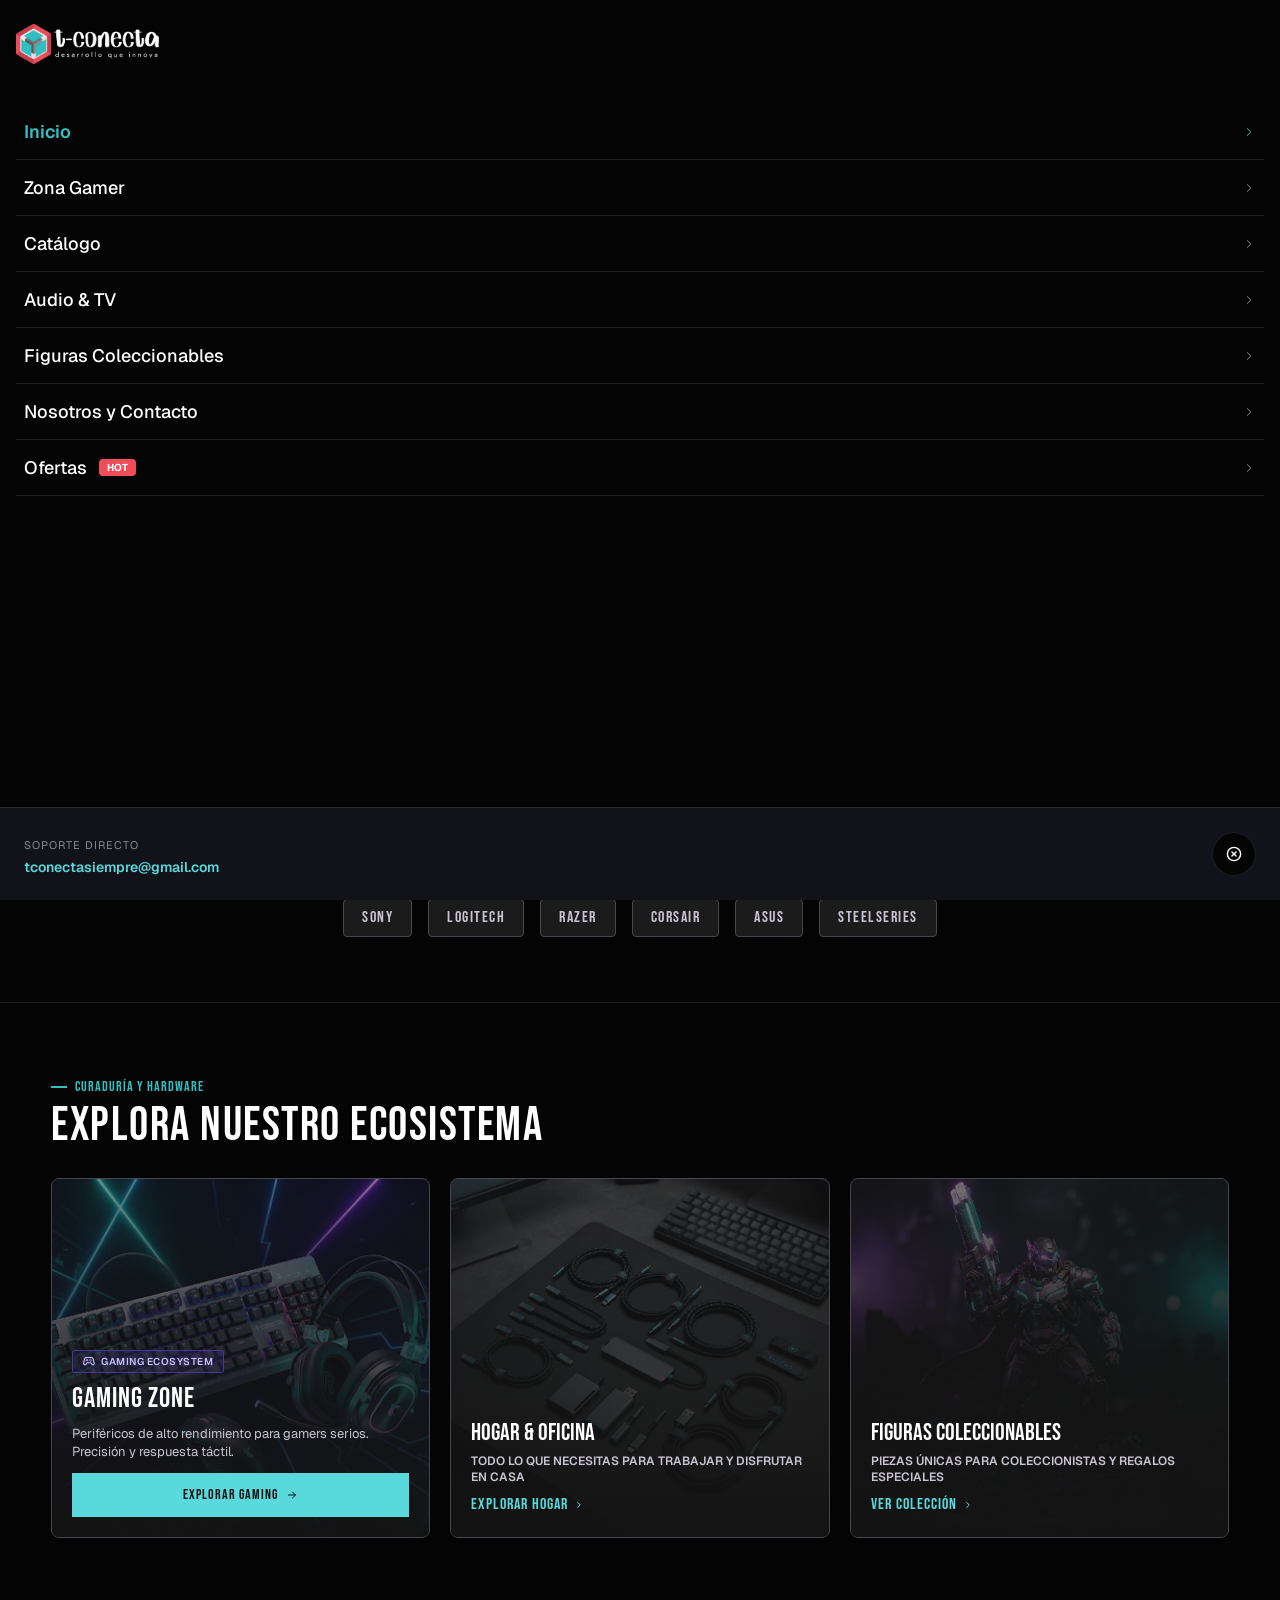
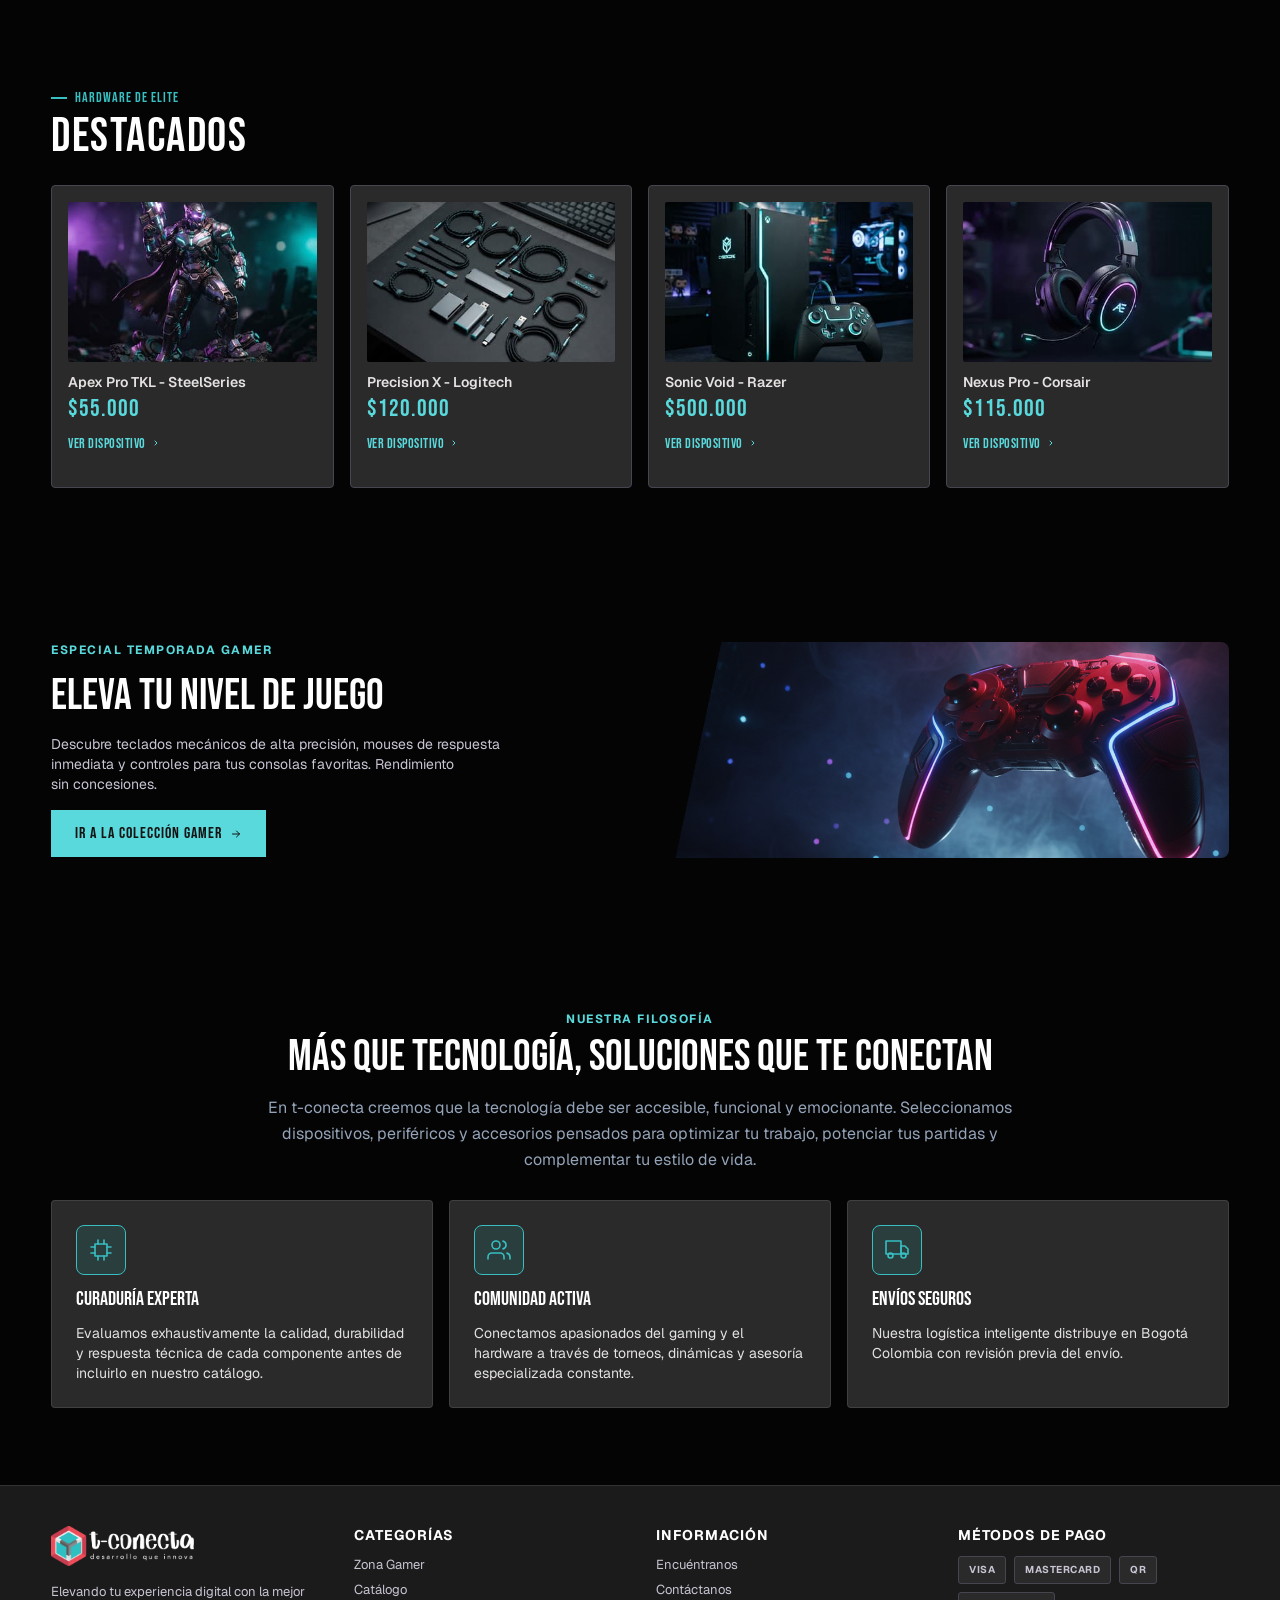
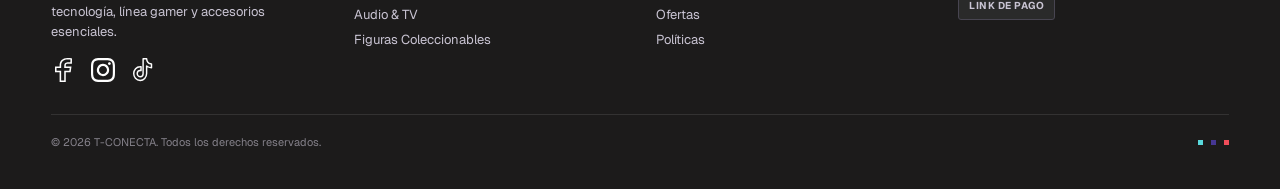
==== index.html @ dd7cad50 "Publicación uno de site" ====
<!DOCTYPE html>
<html lang="es">
<head>
<meta charset="utf-8">
<meta name="viewport" content="width=device-width, initial-scale=1">
<title>T-Conecta · Conecta tu mundo</title>
<meta name="description" content="Tienda de tecnología: línea gamer, audio, accesorios y figuras coleccionables. Bogotá, Colombia.">
<link rel="preconnect" href="https://fonts.googleapis.com">
<link rel="preconnect" href="https://fonts.gstatic.com" crossorigin>
<link href="https://fonts.googleapis.com/css2?family=Bebas+Neue&family=Geist:wght@400..700&display=swap" rel="stylesheet">
<link rel="stylesheet" href="styles.css">
</head>
<body>
<div style="background:#040404;font-family:Geist,-apple-system,'Segoe UI',Roboto,'Helvetica Neue',Arial,sans-serif;color:#FEFEFE;min-height:100vh;overflow-x:clip">

  <header style="position:sticky;top:0;z-index:60;display:flex;flex-direction:row;justify-content:space-between;align-items:center;gap:24px;padding:16px clamp(16px,4vw,80px);background:rgba(53,53,52,0.2);backdrop-filter:blur(12px);-webkit-backdrop-filter:blur(12px);border-bottom:1px solid #484551;animation:tcDropIn .55s cubic-bezier(.22,.9,.28,1)">
    <button class="tc-mob" id="menu-open" aria-label="Abrir menú" style="display:flex;align-items:center;justify-content:center;width:44px;height:44px;margin-left:-12px;background:none;border:0;color:#FEFEFE;cursor:pointer;flex-shrink:0">
      <svg width="20" height="20" viewBox="0 0 20 20" fill="none" stroke="currentColor" stroke-width="1.6" stroke-linecap="round"><path d="M3.33 5h13.34M3.33 10h13.34M3.33 15h13.34"></path></svg>
    </button>
    <a href="#top" style="display:block;flex-shrink:0"><img src="assets/logo-h.png" alt="T-Conecta" style="display:block;width:143px;height:auto"></a>
    <nav class="tc-desk" style="flex-direction:row;gap:24px;align-items:center;flex:1;justify-content:center;font-size:14px">
      <a href="#top" style="color:#37BFC2;font-weight:600">Inicio</a>
      <a href="#" class="nav-link" style="color:#888896">Zona Gamer</a>
      <a href="#" class="nav-link" style="color:#888896">Catálogo</a>
      <a href="#" class="nav-link" style="color:#888896">Audio &amp; TV</a>
      <a href="#" class="nav-link" style="color:#888896">Figuras Coleccionables</a>
      <a href="nosotros.html" class="nav-link" style="color:#888896">Nosotros y Contacto</a>
      <a href="#" style="display:flex;flex-direction:row;gap:6px;align-items:center;color:#F04D5A;font-weight:600;cursor:pointer" class="nav-link">Ofertas<span style="display:inline-flex;padding:2px 6px;border-radius:4px;background:#F04D5A;color:#FEFEFE;font-size:10px;font-weight:700;line-height:1">HOT</span></a>
    </nav>
    <span class="tc-mob" style="display:inline-flex;flex-direction:row;gap:6px;padding:4px 10px;border-radius:6px;background:#F04D5A;align-items:center;flex-shrink:0;font-size:11px;font-weight:700;line-height:1;color:#FEFEFE">OFERTAS HOT</span>
    <div class="tc-desk" style="flex-direction:row;gap:20px;align-items:center;flex-shrink:0;color:#FEFEFE">
      <a href="#" aria-label="Facebook" style="display:flex;align-items:center;justify-content:center;width:20px;height:20px"><img src="assets/ico-facebook.svg" alt="" style="width:100%;height:100%;object-fit:contain"></a>
      <a href="#" aria-label="Instagram" style="display:flex;align-items:center;justify-content:center;width:20px;height:20px"><img src="assets/ico-instagram.svg" alt="" style="width:100%;height:100%;object-fit:contain"></a>
      <a href="#" aria-label="TikTok" style="display:flex;align-items:center;justify-content:center;width:20px;height:20px"><img src="assets/ico-tiktok.svg" alt="" style="width:100%;height:100%;object-fit:contain"></a>
      <a href="#" aria-label="Carrito" style="display:flex;align-items:center;justify-content:center;width:20px;height:20px"><img src="assets/ico-carrito.svg" alt="" style="width:100%;height:100%;object-fit:contain"></a>
    </div>
  </header>

  
    <div id="mobile-menu" hidden style="position:fixed;inset:0;z-index:90;background:#040404;display:flex;flex-direction:column;justify-content:space-between;overflow-y:auto">
      <div style="display:flex;flex-direction:column;gap:20px">
        <div style="display:flex;flex-direction:row;padding:24px 16px 12px;align-items:center">
          <img src="assets/logo-h.png" alt="T-Conecta" style="display:block;width:143px;height:auto">
        </div>
        <nav style="display:flex;flex-direction:column;padding:8px 16px">
          <a href="#top" data-menu-close style="display:flex;flex-direction:row;padding:16px 8px;justify-content:space-between;align-items:center;border-bottom:1px solid rgba(255,255,255,0.102);color:#37BFC2;font-size:18px;font-weight:600;min-height:44px;box-sizing:border-box">Inicio<svg width="14" height="14" viewBox="0 0 14 14" fill="none" stroke="#37BFC2" stroke-width="1" stroke-linecap="round" stroke-linejoin="round"><path d="M5.25 3.5 8.75 7l-3.5 3.5"></path></svg></a>
          <a href="#" style="display:flex;flex-direction:row;padding:16px 8px;justify-content:space-between;align-items:center;border-bottom:1px solid rgba(255,255,255,0.102);color:#FEFEFE;font-size:18px;font-weight:500;min-height:44px;box-sizing:border-box">Zona Gamer<svg width="14" height="14" viewBox="0 0 14 14" fill="none" stroke="#858A8C" stroke-width="1" stroke-linecap="round" stroke-linejoin="round"><path d="M5.25 3.5 8.75 7l-3.5 3.5"></path></svg></a>
                    <a href="#" style="display:flex;flex-direction:row;padding:16px 8px;justify-content:space-between;align-items:center;border-bottom:1px solid rgba(255,255,255,0.102);color:#FEFEFE;font-size:18px;font-weight:500;min-height:44px;box-sizing:border-box">Catálogo<svg width="14" height="14" viewBox="0 0 14 14" fill="none" stroke="#858A8C" stroke-width="1" stroke-linecap="round" stroke-linejoin="round"><path d="M5.25 3.5 8.75 7l-3.5 3.5"></path></svg></a>
          <a href="#" style="display:flex;flex-direction:row;padding:16px 8px;justify-content:space-between;align-items:center;border-bottom:1px solid rgba(255,255,255,0.102);color:#FEFEFE;font-size:18px;font-weight:500;min-height:44px;box-sizing:border-box">Audio &amp; TV<svg width="14" height="14" viewBox="0 0 14 14" fill="none" stroke="#858A8C" stroke-width="1" stroke-linecap="round" stroke-linejoin="round"><path d="M5.25 3.5 8.75 7l-3.5 3.5"></path></svg></a>
          <a href="#" style="display:flex;flex-direction:row;padding:16px 8px;justify-content:space-between;align-items:center;border-bottom:1px solid rgba(255,255,255,0.102);color:#FEFEFE;font-size:18px;font-weight:500;min-height:44px;box-sizing:border-box">Figuras Coleccionables<svg width="14" height="14" viewBox="0 0 14 14" fill="none" stroke="#858A8C" stroke-width="1" stroke-linecap="round" stroke-linejoin="round"><path d="M5.25 3.5 8.75 7l-3.5 3.5"></path></svg></a>
          <a href="nosotros.html" style="display:flex;flex-direction:row;padding:16px 8px;justify-content:space-between;align-items:center;border-bottom:1px solid rgba(255,255,255,0.102);color:#FEFEFE;font-size:18px;font-weight:500;min-height:44px;box-sizing:border-box">Nosotros y Contacto<svg width="14" height="14" viewBox="0 0 14 14" fill="none" stroke="#858A8C" stroke-width="1" stroke-linecap="round" stroke-linejoin="round"><path d="M5.25 3.5 8.75 7l-3.5 3.5"></path></svg></a>
          <a href="#" style="display:flex;flex-direction:row;padding:16px 8px;justify-content:space-between;align-items:center;border-bottom:1px solid rgba(255,255,255,0.102);min-height:44px;box-sizing:border-box">
            <span style="display:flex;flex-direction:row;gap:12px;align-items:center"><span style="color:#FEFEFE;font-size:18px;font-weight:500">Ofertas</span><span style="display:inline-flex;padding:2px 8px;border-radius:4px;background:#F04D5A;color:#FEFEFE;font-size:10px;font-weight:700;line-height:1.3">HOT</span></span>
            <svg width="14" height="14" viewBox="0 0 14 14" fill="none" stroke="#858A8C" stroke-width="1" stroke-linecap="round" stroke-linejoin="round"><path d="M5.25 3.5 8.75 7l-3.5 3.5"></path></svg>
          </a>
        </nav>
      </div>
      <div style="position:sticky;bottom:0;z-index:2;display:flex;flex-direction:row;gap:20px;padding:24px;justify-content:space-between;align-items:flex-end;background:#12121A;border-top:1px solid rgba(255,255,255,0.102)">
        <div style="display:flex;flex-direction:column;gap:6px;min-width:0">
          <span style="font-size:11px;letter-spacing:1px;color:#858A8C;text-transform:uppercase">Soporte directo</span>
          <a href="mailto:tconectasiempre@gmail.com" style="font-size:14px;font-weight:600">tconectasiempre@gmail.com</a>
        </div>
        <button data-menu-close aria-label="Cerrar menú" style="width:44px;height:44px;display:flex;align-items:center;justify-content:center;border-radius:999px;background:#040404;border:1px solid rgba(255,255,255,0.102);color:#FEFEFE;cursor:pointer;flex-shrink:0">
          <svg width="16" height="16" viewBox="0 0 14 14" fill="none" stroke="currentColor" stroke-width="1.25" stroke-linecap="round"><circle cx="7" cy="7" r="5.8"></circle><path d="M5.2 5.2l3.6 3.6M8.8 5.2l-3.6 3.6"></path></svg>
        </button>
      </div>
    </div>
  

  <section id="top" class="hero-home" style="position: relative; z-index: 2; overflow: visible; display: flex; flex-direction: column; align-items: center; background: linear-gradient(180deg,#040404 0%,#463794 100%); height: 717px">
    <canvas id="hero-canvas" style="position:absolute;inset:0;width:100%;height:100%;display:block;z-index:1;mix-blend-mode:screen"></canvas>
    <div class="tc-hero-row" style="position:relative;z-index:3;width:100%;max-width:1440px;box-sizing:border-box;padding:clamp(24px,5vw,64px) clamp(16px,4vw,80px) clamp(40px,6vw,88px);display:flex;flex-direction:row;flex-wrap:wrap;gap:clamp(24px,4vw,56px);align-items:center;justify-content:center">
      <div class="tc-hero-img" style="flex:1 1 320px;min-width:0;max-width:640px;display:flex;align-items:center;justify-content:center">
        
      <picture>
          <source srcset="assets/hero-diadema.webp" type="image/webp" />
          <img src="assets/hero-diadema.png" alt="Diadema gamer T-Conecta" fetchpriority="high" decoding="async" id="hero-img" style="display: block; width: 965px; height: 719px; opacity: 0; transform: scale(0.96); transition: opacity .8s cubic-bezier(.22,.9,.28,1), transform .8s cubic-bezier(.22,.9,.28,1)" />
        </picture></div>
      <div style="flex: 1 1 320px; min-width: 0; max-width: 560px; display: flex; flex-direction: column; gap: 20px; align-items: flex-start; border-left-width: 0.5px; border-left-style: solid; border-left-color: #E5E2E1; padding-left: clamp(20px,3vw,20px)">
        <h1 style="margin: 0; font-family: 'Bebas Neue',sans-serif; font-weight: 400; font-size: clamp(48px,7vw,120px); line-height: 0.98; letter-spacing: 0.5px; text-transform: uppercase; color: #E5E2E1">CONECTA<br><span style="color:#59D9DC">TU MUNDO</span></h1>
        <p style="margin: 20px 0 0; font-size: clamp(14px,1.5vw,16px); line-height: 1.5; color: #F8F8F8; max-width: 46ch; text-wrap: pretty; margin-top: 0px; background-color: #2F2C5BD2">Línea gamer, accesorios esenciales, audio y coleccionables para llevar tu setup y tu día a día al siguiente nivel.</p>
        <div style="display:flex;flex-direction:row;flex-wrap:wrap;gap:12px;width:100%">
          <a href="#" style="flex: 0 0 auto; display: flex; align-items: center; justify-content: center; padding: 14px 32px; border-radius: 0px; background: #59D9DC; box-shadow: 0 0 40px 10px rgba(89,217,220,0.2); font-family: 'Bebas Neue',sans-serif; font-size: clamp(16px,1.6vw,18px); letter-spacing: 2px; text-transform: uppercase; color: #003738; box-sizing: border-box; height: 54px; width: 172px">Ver catálogo</a>
          <a href="#" style="flex: 0 0 auto; display: flex; align-items: center; justify-content: center; padding: 14px 32px; border-radius: 0px; border: 2px solid #F04D5A; font-family: 'Bebas Neue',sans-serif; font-size: clamp(16px,1.6vw,18px); letter-spacing: 2px; text-transform: uppercase; color: #E5E2E1; box-sizing: border-box; height: 54px; width: 197px">Ver zona gamer</a>
        </div>
      </div>
    </div>
    <div class="tc-benefits" style="z-index: 6; width: 100%; max-width: 920px; box-sizing: border-box; background: rgba(53,53,52,0.2); border-top: 1px solid #484551; border-bottom: 1px solid #484551; backdrop-filter: blur(12px); -webkit-backdrop-filter: blur(12px); padding: 24px clamp(16px,4vw,40px); display: grid; grid-template-columns: repeat(auto-fit,minmax(150px,1fr)); gap: 16px 34px">
              <div style="display: flex; flex-direction: row; gap: 12px; align-items: center; min-width: 0; justify-content: center">
          <img src="assets/ico-envios.svg" alt="" style="width:28px;height:28px;object-fit:contain;flex-shrink:0">
          <span style="display:flex;flex-direction:column;gap:6px;min-width:0">
            <span style="font-family:'Bebas Neue',sans-serif;font-size:15px;letter-spacing:1px;color:#E5E2E1;line-height:1">ENVÍO SEGURO</span>
            <span style="font-size:11px;font-weight:600;color:#C9C4D3;line-height:1.2">Rápido y Confiable</span>
          </span>
        </div>
        <div style="display: flex; flex-direction: row; gap: 12px; align-items: center; min-width: 0; justify-content: center">
          <img src="assets/ico-garantia.svg" alt="" style="width:28px;height:28px;object-fit:contain;flex-shrink:0">
          <span style="display:flex;flex-direction:column;gap:6px;min-width:0">
            <span style="font-family:'Bebas Neue',sans-serif;font-size:15px;letter-spacing:1px;color:#E5E2E1;line-height:1">GARANTÍA de CALIDAD</span>
            <span style="font-size:11px;font-weight:600;color:#C9C4D3;line-height:1.2">Equipo de Primera Calidad</span>
          </span>
        </div>
        <div style="display: flex; flex-direction: row; gap: 12px; align-items: center; min-width: 0; justify-content: center">
          <img src="assets/ico-pagos.svg" alt="" style="width:28px;height:28px;object-fit:contain;flex-shrink:0">
          <span style="display:flex;flex-direction:column;gap:6px;min-width:0">
            <span style="font-family:'Bebas Neue',sans-serif;font-size:15px;letter-spacing:1px;color:#E5E2E1;line-height:1">PAGOS SEGUROS</span>
            <span style="font-size:11px;font-weight:600;color:#C9C4D3;line-height:1.2">100% Protegido</span>
          </span>
        </div>
        <div style="display: flex; flex-direction: row; gap: 12px; align-items: center; min-width: 0; justify-content: center">
          <img src="assets/ico-soporte.svg" alt="" style="width:28px;height:28px;object-fit:contain;flex-shrink:0">
          <span style="display:flex;flex-direction:column;gap:6px;min-width:0">
            <span style="font-family:'Bebas Neue',sans-serif;font-size:15px;letter-spacing:1px;color:#E5E2E1;line-height:1">SOPORTE PERSONALizado</span>
            <span style="font-size:11px;font-weight:600;color:#C9C4D3;line-height:1.2">Asistencia oportuna</span>
          </span>
        </div>
    </div>
  </section>

  <section style="border-bottom: 1px solid #1C1B1B; height: 167px; margin-top: 45px">
    <div style="max-width:1440px;margin:0 auto;box-sizing:border-box;padding:24px clamp(16px,4vw,80px);display:flex;flex-direction:column;gap:16px">
      <h2 style="margin:0;font-family:'Bebas Neue',sans-serif;font-weight:400;font-size:20px;letter-spacing:2px;text-align:center;color:#FEFEFE">NUESTROS ALIADOS</h2>
      <div style="display:flex;flex-direction:row;gap:16px;justify-content:center;align-items:center;flex-wrap:wrap">
                  <span style="display:inline-flex;align-items:center;padding:10px 18px;border-radius:4px;border:1px solid #484551;background:#1C1B1B;font-family:'Bebas Neue',sans-serif;font-size:16px;letter-spacing:1.5px;color:#C9C4D3;line-height:1">SONY</span>
          <span style="display:inline-flex;align-items:center;padding:10px 18px;border-radius:4px;border:1px solid #484551;background:#1C1B1B;font-family:'Bebas Neue',sans-serif;font-size:16px;letter-spacing:1.5px;color:#C9C4D3;line-height:1">LOGITECH</span>
          <span style="display:inline-flex;align-items:center;padding:10px 18px;border-radius:4px;border:1px solid #484551;background:#1C1B1B;font-family:'Bebas Neue',sans-serif;font-size:16px;letter-spacing:1.5px;color:#C9C4D3;line-height:1">RAZER</span>
          <span style="display:inline-flex;align-items:center;padding:10px 18px;border-radius:4px;border:1px solid #484551;background:#1C1B1B;font-family:'Bebas Neue',sans-serif;font-size:16px;letter-spacing:1.5px;color:#C9C4D3;line-height:1">CORSAIR</span>
          <span style="display:inline-flex;align-items:center;padding:10px 18px;border-radius:4px;border:1px solid #484551;background:#1C1B1B;font-family:'Bebas Neue',sans-serif;font-size:16px;letter-spacing:1.5px;color:#C9C4D3;line-height:1">ASUS</span>
          <span style="display:inline-flex;align-items:center;padding:10px 18px;border-radius:4px;border:1px solid #484551;background:#1C1B1B;font-family:'Bebas Neue',sans-serif;font-size:16px;letter-spacing:1.5px;color:#C9C4D3;line-height:1">STEELSERIES</span>
      </div>
    </div>
  </section>

  <section style="max-width:1440px;margin:0 auto;box-sizing:border-box;padding:clamp(40px,6vw,80px) clamp(16px,4vw,80px);display:flex;flex-direction:column;gap:28px">
    <div style="display:flex;flex-direction:column;gap:8px">
      <span style="display:flex;flex-direction:row;gap:8px;align-items:center"><span style="width:16px;height:2px;background:#37BFC2"></span><span style="font-family:'Bebas Neue',sans-serif;font-size:14px;letter-spacing:1px;text-transform:uppercase;color:#37BFC2;line-height:1">Curaduría y Hardware</span></span>
      <h2 style="margin:0;font-family:'Bebas Neue',sans-serif;font-weight:400;font-size:clamp(32px,4vw,48px);letter-spacing:1.5px;text-transform:uppercase;color:#FEFEFE;line-height:1">EXPLORA NUESTRO ECOSISTEMA</h2>
    </div>
    <div style="display:flex;flex-wrap:wrap;gap:20px">
      <article style="flex:1 1 280px;min-width:0;position:relative;overflow:hidden;border-radius:8px;background:#1C1B1B;border:1px solid #484551;min-height:360px;display:flex;flex-direction:column;justify-content:flex-end;padding:20px;box-sizing:border-box">
        <div style="position:absolute;inset:0;background:url(assets/cat-gaming.jpg) center/cover no-repeat;opacity:0.5"></div>
        <div style="position:absolute;inset:0;background:linear-gradient(0deg,#131313 0%,rgba(19,19,19,0.502) 50%,rgba(19,19,19,0) 100%)"></div>
        <div style="position:relative;display:flex;flex-direction:column;gap:12px;align-items:flex-start">
          <span style="display:inline-flex;padding:4px 10px;border-radius:2px;background:rgba(70,55,148,0.2);border:1px solid #463794;font-size:10px;font-weight:600;letter-spacing:0.5px;text-transform:uppercase;color:#C9BFFF;line-height:1.3;flex-direction:row;gap:6px;align-items:center"><img src="assets/ico-gaming-ecosystem.svg" alt="" style="width:12px;height:12px;object-fit:contain;flex-shrink:0">GAMING ECOSYSTEM</span>
          <h3 style="margin:0;font-family:'Bebas Neue',sans-serif;font-weight:400;font-size:28px;letter-spacing:1px;color:#FEFEFE;line-height:1">GAMING ZONE</h3>
          <p style="margin:0;font-size:13px;line-height:18px;color:#C9C4D3">Periféricos de alto rendimiento para gamers serios. Precisión y respuesta táctil.</p>
          <a href="#" style="display: flex; flex-direction: row; gap: 8px; align-items: center; justify-content: center; width: 100%; min-height: 44px; padding: 10px 16px; border-radius: 0px; background: #59D9DC; font-family: 'Bebas Neue',sans-serif; font-size: 14px; letter-spacing: 1px; color: #131313; box-sizing: border-box">EXPLORAR GAMING<svg width="12" height="12" viewBox="0 0 12 12" fill="none" stroke="#131313" stroke-width="1" stroke-linecap="round" stroke-linejoin="round"><path d="M2.5 6h7M6.5 3l3 3-3 3"></path></svg></a>
        </div>
      </article>
      <article style="flex:1 1 280px;min-width:0;position:relative;overflow:hidden;border-radius:8px;background:#1C1B1B;border:1px solid #484551;min-height:280px;display:flex;flex-direction:column;justify-content:flex-end;padding:20px;box-sizing:border-box">
        <div style="position:absolute;inset:0;background:url(assets/cat-hogar.jpg) center/cover no-repeat;opacity:0.5"></div>
        <div style="position:absolute;inset:0;background:linear-gradient(0deg,#131313 0%,rgba(19,19,19,0.6) 50%,rgba(19,19,19,0) 100%)"></div>
        <div style="position:relative;display:flex;flex-direction:column;gap:8px;align-items:flex-start">
          <h3 style="margin:0;font-family:'Bebas Neue',sans-serif;font-weight:400;font-size:24px;color:#FEFEFE;line-height:1">HOGAR &amp; OFICINA</h3>
          <p style="margin:0;font-size:12px;font-weight:600;line-height:16px;text-transform:uppercase;color:#C9C4D3">TODO LO QUE NECESITAS PARA TRABAJAR Y DISFRUTAR EN CASA</p>
          <a href="#" style="display:flex;flex-direction:row;gap:6px;align-items:center;font-family:'Bebas Neue',sans-serif;font-size:16px;letter-spacing:1px;color:#59D9DC;min-height:24px">EXPLORAR HOGAR<svg width="10" height="10" viewBox="0 0 10 10" fill="none" stroke="#59D9DC" stroke-width="1" stroke-linecap="round" stroke-linejoin="round"><path d="M3.75 2.5 6.25 5l-2.5 2.5"></path></svg></a>
        </div>
      </article>
      <article style="flex:1 1 280px;min-width:0;position:relative;overflow:hidden;border-radius:8px;background:#1C1B1B;border:1px solid #484551;min-height:280px;display:flex;flex-direction:column;justify-content:flex-end;padding:20px;box-sizing:border-box">
        <div style="position:absolute;inset:0;background:url(assets/cat-figuras.jpg) center/cover no-repeat;opacity:0.4"></div>
        <div style="position:absolute;inset:0;background:linear-gradient(0deg,#131313 0%,rgba(19,19,19,0.8) 50%,rgba(19,19,19,0) 100%)"></div>
        <div style="position:relative;display:flex;flex-direction:column;gap:8px;align-items:flex-start">
          <h3 style="margin:0;font-family:'Bebas Neue',sans-serif;font-weight:400;font-size:24px;color:#FEFEFE;line-height:1">FIGURAS COLECCIONABLES</h3>
          <p style="margin:0;font-size:12px;font-weight:600;line-height:16px;text-transform:uppercase;color:#C9C4D3">PIEZAS ÚNICAS PARA COLECCIONISTAS Y REGALOS ESPECIALES</p>
          <a href="#" style="display:flex;flex-direction:row;gap:6px;align-items:center;font-family:'Bebas Neue',sans-serif;font-size:16px;letter-spacing:1px;color:#59D9DC;min-height:24px">VER COLECCIÓN<svg width="10" height="10" viewBox="0 0 10 10" fill="none" stroke="#59D9DC" stroke-width="1" stroke-linecap="round" stroke-linejoin="round"><path d="M3.75 2.5 6.25 5l-2.5 2.5"></path></svg></a>
        </div>
      </article>
    </div>
  </section>

  <section style="max-width:1440px;margin:0 auto;box-sizing:border-box;padding:clamp(40px,6vw,80px) clamp(16px,4vw,80px);display:flex;flex-direction:column;gap:24px">
    <div style="display:flex;flex-direction:column;gap:8px">
      <span style="display:flex;flex-direction:row;gap:8px;align-items:center"><span style="width:16px;height:2px;background:#37BFC2"></span><span style="font-family:'Bebas Neue',sans-serif;font-size:14px;letter-spacing:1px;text-transform:uppercase;color:#37BFC2;line-height:1">Hardware de Elite</span></span>
      <h2 style="margin:0;font-family:'Bebas Neue',sans-serif;font-weight:400;font-size:clamp(32px,4vw,48px);letter-spacing:1.5px;text-transform:uppercase;color:#FEFEFE;line-height:1">DESTACADOS</h2>
    </div>
    <div style="display:flex;flex-wrap:wrap;gap:16px">
              <article style="flex:1 1 250px;min-width:0;border-radius:4px;background:#2A2A2A;border:1px solid #484551;padding:16px;display:flex;flex-direction:column;box-sizing:border-box">
          <img src="assets/prod-1.jpg" alt="Apex Pro TKL - SteelSeries" style="display:block;width:100%;height:160px;object-fit:cover;border-radius:2px">
          <div style="display:flex;flex-direction:column;gap:6px;padding:12px 0">
            <span style="font-size:14px;font-weight:600;color:#E5E2E1;line-height:1.2">Apex Pro TKL - SteelSeries</span>
            <span style="font-family:'Bebas Neue',sans-serif;font-size:24px;letter-spacing:1px;color:#59D9DC;line-height:1">$55.000</span>
            <a href="#" style="display:flex;flex-direction:row;gap:6px;align-items:center;min-height:32px;font-family:'Bebas Neue',sans-serif;font-size:14px;letter-spacing:0.5px;color:#59D9DC">Ver dispositivo<svg width="8" height="8" viewBox="0 0 8 8" fill="none" stroke="#59D9DC" stroke-width="1" stroke-linecap="round" stroke-linejoin="round"><path d="M3 2l2 2-2 2"></path></svg></a>
          </div>
        </article>
        <article style="flex:1 1 250px;min-width:0;border-radius:4px;background:#2A2A2A;border:1px solid #484551;padding:16px;display:flex;flex-direction:column;box-sizing:border-box">
          <img src="assets/prod-2.jpg" alt="Precision X - Logitech" style="display:block;width:100%;height:160px;object-fit:cover;border-radius:2px">
          <div style="display:flex;flex-direction:column;gap:6px;padding:12px 0">
            <span style="font-size:14px;font-weight:600;color:#E5E2E1;line-height:1.2">Precision X - Logitech</span>
            <span style="font-family:'Bebas Neue',sans-serif;font-size:24px;letter-spacing:1px;color:#59D9DC;line-height:1">$120.000</span>
            <a href="#" style="display:flex;flex-direction:row;gap:6px;align-items:center;min-height:32px;font-family:'Bebas Neue',sans-serif;font-size:14px;letter-spacing:0.5px;color:#59D9DC">Ver dispositivo<svg width="8" height="8" viewBox="0 0 8 8" fill="none" stroke="#59D9DC" stroke-width="1" stroke-linecap="round" stroke-linejoin="round"><path d="M3 2l2 2-2 2"></path></svg></a>
          </div>
        </article>
        <article style="flex:1 1 250px;min-width:0;border-radius:4px;background:#2A2A2A;border:1px solid #484551;padding:16px;display:flex;flex-direction:column;box-sizing:border-box">
          <img src="assets/prod-3.jpg" alt="Sonic Void - Razer" style="display:block;width:100%;height:160px;object-fit:cover;border-radius:2px">
          <div style="display:flex;flex-direction:column;gap:6px;padding:12px 0">
            <span style="font-size:14px;font-weight:600;color:#E5E2E1;line-height:1.2">Sonic Void - Razer</span>
            <span style="font-family:'Bebas Neue',sans-serif;font-size:24px;letter-spacing:1px;color:#59D9DC;line-height:1">$500.000</span>
            <a href="#" style="display:flex;flex-direction:row;gap:6px;align-items:center;min-height:32px;font-family:'Bebas Neue',sans-serif;font-size:14px;letter-spacing:0.5px;color:#59D9DC">Ver dispositivo<svg width="8" height="8" viewBox="0 0 8 8" fill="none" stroke="#59D9DC" stroke-width="1" stroke-linecap="round" stroke-linejoin="round"><path d="M3 2l2 2-2 2"></path></svg></a>
          </div>
        </article>
        <article style="flex:1 1 250px;min-width:0;border-radius:4px;background:#2A2A2A;border:1px solid #484551;padding:16px;display:flex;flex-direction:column;box-sizing:border-box">
          <img src="assets/prod-4.jpg" alt="Nexus Pro - Corsair" style="display:block;width:100%;height:160px;object-fit:cover;border-radius:2px">
          <div style="display:flex;flex-direction:column;gap:6px;padding:12px 0">
            <span style="font-size:14px;font-weight:600;color:#E5E2E1;line-height:1.2">Nexus Pro - Corsair</span>
            <span style="font-family:'Bebas Neue',sans-serif;font-size:24px;letter-spacing:1px;color:#59D9DC;line-height:1">$115.000</span>
            <a href="#" style="display:flex;flex-direction:row;gap:6px;align-items:center;min-height:32px;font-family:'Bebas Neue',sans-serif;font-size:14px;letter-spacing:0.5px;color:#59D9DC">Ver dispositivo<svg width="8" height="8" viewBox="0 0 8 8" fill="none" stroke="#59D9DC" stroke-width="1" stroke-linecap="round" stroke-linejoin="round"><path d="M3 2l2 2-2 2"></path></svg></a>
          </div>
        </article>
    </div>
  </section>

  <section style="max-width:1440px;margin:0 auto;box-sizing:border-box;padding:clamp(40px,6vw,80px) clamp(16px,4vw,80px);display:flex;flex-direction:row;flex-wrap:wrap;gap:clamp(24px,4vw,48px);align-items:center">
    <div style="flex:1 1 320px;min-width:0;display:flex;flex-direction:column;gap:16px;align-items:flex-start">
      <span style="font-size:12px;font-weight:700;letter-spacing:1.5px;text-transform:uppercase;color:#59D9DC">Especial Temporada Gamer</span>
      <h2 style="margin:0;font-family:'Bebas Neue',sans-serif;font-weight:400;font-size:clamp(28px,4vw,44px);text-transform:uppercase;color:#FEFEFE;line-height:1">Eleva tu nivel de juego</h2>
      <p style="margin:0;font-size:14px;line-height:20px;color:#C9C4D3;max-width:52ch;text-wrap:pretty">Descubre teclados mecánicos de alta precisión, mouses de respuesta inmediata y controles para tus consolas favoritas. Rendimiento sin concesiones.</p>
      <a href="#" style="display: flex; flex-direction: row; gap: 8px; align-items: center; justify-content: center; min-height: 47px; padding: 14px 24px; border-radius: 0px; background: #59D9DC; font-family: 'Bebas Neue',sans-serif; font-size: 16px; letter-spacing: 1px; text-transform: uppercase; color: #131313; box-sizing: border-box">Ir a la Colección Gamer<svg width="12" height="12" viewBox="0 0 12 12" fill="none" stroke="#131313" stroke-width="1" stroke-linecap="round" stroke-linejoin="round"><path d="M2.5 6h7M6.5 3l3 3-3 3"></path></svg></a>
    </div>
    <div style="flex:1 1 320px;min-width:0;border-radius:8px;overflow:hidden">
      <img src="assets/promo-control.png" alt="Colección gamer" style="display:block;width:100%;height:auto">
    </div>
  </section>

  <section style="max-width:1440px;margin:0 auto;box-sizing:border-box;padding:clamp(40px,6vw,80px) clamp(16px,4vw,80px);display:flex;flex-direction:column;gap:28px">
    <div style="display:flex;flex-direction:column;gap:8px;align-items:center;text-align:center">
      <span style="font-size:12px;font-weight:700;letter-spacing:1.5px;text-transform:uppercase;color:#59D9DC">Nuestra Filosofía</span>
      <h2 style="margin:0;font-family:'Bebas Neue',sans-serif;font-weight:400;font-size:clamp(28px,4vw,44px);color:#FEFEFE;line-height:1">Más que tecnología, soluciones que te conectan</h2>
      <p style="margin:8px 0 0;font-size:16px;line-height:1.6;color:#94A3B8;max-width:72ch;text-wrap:pretty">En t-conecta creemos que la tecnología debe ser accesible, funcional y emocionante. Seleccionamos dispositivos, periféricos y accesorios pensados para optimizar tu trabajo, potenciar tus partidas y complementar tu estilo de vida.</p>
    </div>
    <div style="display:flex;flex-wrap:wrap;gap:16px">
              <article style="flex:1 1 280px;min-width:0;border-radius:4px;background:#2A2A2A;border:1px solid rgba(255,255,255,0.102);padding:24px;display:flex;flex-direction:column;gap:14px;align-items:flex-start;box-sizing:border-box">
          <span style="width:48px;height:48px;border-radius:8px;background:rgba(55,191,194,0.1333);border:1px solid #37BFC2;display:flex;align-items:center;justify-content:center;flex-shrink:0"><svg width="24" height="24" viewBox="0 0 24 24" fill="none" stroke="#37BFC2" stroke-width="1.6" stroke-linecap="round" stroke-linejoin="round"><path d="M6 6h12v12H6z"></path><path d="M9 2v4M15 2v4M9 18v4M15 18v4M2 9h4M2 15h4M18 9h4M18 15h4"></path></svg></span>
          <h3 style="margin:0;font-family:'Bebas Neue',sans-serif;font-weight:400;font-size:20px;color:#FEFEFE;line-height:1">Curaduría Experta</h3>
          <p style="margin:0;font-size:14px;line-height:20px;color:#E5E2E1;text-wrap:pretty">Evaluamos exhaustivamente la calidad, durabilidad y respuesta técnica de cada componente antes de incluirlo en nuestro catálogo.</p>
        </article>
        <article style="flex:1 1 280px;min-width:0;border-radius:4px;background:#2A2A2A;border:1px solid rgba(255,255,255,0.102);padding:24px;display:flex;flex-direction:column;gap:14px;align-items:flex-start;box-sizing:border-box">
          <span style="width:48px;height:48px;border-radius:8px;background:rgba(55,191,194,0.1333);border:1px solid #37BFC2;display:flex;align-items:center;justify-content:center;flex-shrink:0"><svg width="24" height="24" viewBox="0 0 24 24" fill="none" stroke="#37BFC2" stroke-width="1.6" stroke-linecap="round" stroke-linejoin="round"><path d="M17 21v-2a4 4 0 0 0-4-4H5a4 4 0 0 0-4 4v2"></path><path d="M9 11a4 4 0 1 0 0-8 4 4 0 0 0 0 8Z"></path><path d="M23 21v-2a4 4 0 0 0-3-3.87"></path><path d="M16 3.13a4 4 0 0 1 0 7.75"></path></svg></span>
          <h3 style="margin:0;font-family:'Bebas Neue',sans-serif;font-weight:400;font-size:20px;color:#FEFEFE;line-height:1">Comunidad Activa</h3>
          <p style="margin:0;font-size:14px;line-height:20px;color:#E5E2E1;text-wrap:pretty">Conectamos apasionados del gaming y el hardware a través de torneos, dinámicas y asesoría especializada constante.</p>
        </article>
        <article style="flex:1 1 280px;min-width:0;border-radius:4px;background:#2A2A2A;border:1px solid rgba(255,255,255,0.102);padding:24px;display:flex;flex-direction:column;gap:14px;align-items:flex-start;box-sizing:border-box">
          <span style="width:48px;height:48px;border-radius:8px;background:rgba(55,191,194,0.1333);border:1px solid #37BFC2;display:flex;align-items:center;justify-content:center;flex-shrink:0"><svg width="24" height="24" viewBox="0 0 24 24" fill="none" stroke="#37BFC2" stroke-width="1.6" stroke-linecap="round" stroke-linejoin="round"><path d="M1 3h15v13H1z"></path><path d="M16 8h4l3 3v5h-7V8Z"></path><path d="M5.5 20a2.5 2.5 0 1 0 0-5 2.5 2.5 0 0 0 0 5Z"></path><path d="M18.5 20a2.5 2.5 0 1 0 0-5 2.5 2.5 0 0 0 0 5Z"></path></svg></span>
          <h3 style="margin:0;font-family:'Bebas Neue',sans-serif;font-weight:400;font-size:20px;color:#FEFEFE;line-height:1">Envíos SEGUROS</h3>
          <p style="margin:0;font-size:14px;line-height:20px;color:#E5E2E1;text-wrap:pretty">Nuestra logística inteligente distribuye en Bogotá Colombia con revisión previa del envío.</p>
        </article>
    </div>
  </section>

  <footer style="background:#1C1B1B;border-top:1px solid rgba(255,255,255,0.102)">
    <div style="max-width:1440px;margin:0 auto;box-sizing:border-box;padding:40px clamp(16px,4vw,80px);display:flex;flex-direction:column;gap:32px">
      <div style="display:grid;grid-template-columns:repeat(auto-fit,minmax(220px,1fr));gap:32px">
        <div style="display:flex;flex-direction:column;gap:16px;align-items:flex-start">
          <img src="assets/logo-h.png" alt="T-Conecta" style="display:block;width:143px;height:auto">
          <p style="margin:0;font-size:13px;line-height:20px;color:#C9C4D3;max-width:38ch">Elevando tu experiencia digital con la mejor tecnología, línea gamer y accesorios esenciales.</p>
          <div style="display:flex;flex-direction:row;gap:16px;align-items:center">
            <a href="#" aria-label="Facebook" style="display:flex;align-items:center;justify-content:center;width:24px;height:24px"><img src="assets/ico-facebook.svg" alt="" style="width:100%;height:100%;object-fit:contain"></a>
            <a href="#" aria-label="Instagram" style="display:flex;align-items:center;justify-content:center;width:24px;height:24px"><img src="assets/ico-instagram.svg" alt="" style="width:100%;height:100%;object-fit:contain"></a>
            <a href="#" aria-label="TikTok" style="display:flex;align-items:center;justify-content:center;width:24px;height:24px"><img src="assets/ico-tiktok.svg" alt="" style="width:100%;height:100%;object-fit:contain"></a>
          </div>
        </div>
        <div style="display:flex;flex-direction:column;gap:12px">
          <h4 style="margin:0;font-size:14px;font-weight:700;letter-spacing:1px;text-transform:uppercase;color:#FEFEFE">Categorías</h4>
          <div style="display:flex;flex-direction:column;gap:8px">
            <a href="#" style="font-size:13px;color:#C9C4D3">Zona Gamer</a>
            <a href="#" style="font-size:13px;color:#C9C4D3">Catálogo</a>
            <a href="#" style="font-size:13px;color:#C9C4D3">Audio &amp; TV</a>
            <a href="#" style="font-size:13px;color:#C9C4D3">Figuras Coleccionables</a>
          </div>
        </div>
        <div style="display:flex;flex-direction:column;gap:12px">
          <h4 style="margin:0;font-size:14px;font-weight:700;letter-spacing:1px;text-transform:uppercase;color:#FEFEFE">Información</h4>
          <div style="display:flex;flex-direction:column;gap:8px">
            <a href="nosotros.html" style="font-size:13px;color:#C9C4D3">Encuéntranos</a>
            <a href="nosotros.html#contacto" style="font-size:13px;color:#C9C4D3">Contáctanos</a>
            <a href="#" style="font-size:13px;color:#C9C4D3">Ofertas</a>
            <a href="#" style="font-size:13px;color:#C9C4D3">Políticas</a>
          </div>
        </div>
        <div style="display:flex;flex-direction:column;gap:12px">
          <h4 style="margin:0;font-size:14px;font-weight:700;letter-spacing:1px;text-transform:uppercase;color:#FEFEFE">Métodos de pago</h4>
          <div style="display:flex;flex-direction:row;gap:8px;flex-wrap:wrap">
                          <span style="display:inline-flex;align-items:center;padding:6px 10px;border-radius:3px;border:1px solid #484551;background:#2A2A2A;font-size:10px;font-weight:700;letter-spacing:0.5px;color:#C9C4D3;line-height:1.4">VISA</span>
              <span style="display:inline-flex;align-items:center;padding:6px 10px;border-radius:3px;border:1px solid #484551;background:#2A2A2A;font-size:10px;font-weight:700;letter-spacing:0.5px;color:#C9C4D3;line-height:1.4">MASTERCARD</span>
              <span style="display:inline-flex;align-items:center;padding:6px 10px;border-radius:3px;border:1px solid #484551;background:#2A2A2A;font-size:10px;font-weight:700;letter-spacing:0.5px;color:#C9C4D3;line-height:1.4">QR</span>
              <span style="display:inline-flex;align-items:center;padding:6px 10px;border-radius:3px;border:1px solid #484551;background:#2A2A2A;font-size:10px;font-weight:700;letter-spacing:0.5px;color:#C9C4D3;line-height:1.4">LINK DE PAGO</span>
          </div>
        </div>
      </div>
      <div style="display:flex;flex-direction:row;flex-wrap:wrap;gap:12px;padding-top:20px;justify-content:space-between;align-items:center;border-top:1px solid rgba(255,255,255,0.102)">
        <span style="font-size:11px;color:rgba(201,196,211,0.6)">© 2026 T-CONECTA. Todos los derechos reservados.</span>
        <span style="display:flex;flex-direction:row;gap:8px;align-items:center"><span style="width:5px;height:5px;background:#59D9DC"></span><span style="width:5px;height:5px;background:#463794"></span><span style="width:5px;height:5px;background:#F04D5A"></span></span>
      </div>
    </div>
  </footer>

<script src="script.js" defer></script>
</body>
</html>
---- styles.css ----
/* T-Conecta — estilos globales */

body {
  margin: 0;
  background: #040404;
  -webkit-font-smoothing: antialiased;
}

a { color: #59D9DC; text-decoration: none; }
a:hover { color: #37BFC2; }

/* hover de la navegación principal */
.nav-link:hover { color: #37BFC2 !important; }

/* campos del formulario */
.tc-field::placeholder { color: #5A6577; }
.tc-field:focus { outline: none; border-color: #37BFC2; }

/* entrada del header */
@keyframes tcDropIn {
  from { opacity: 0; transform: translateY(-100%); }
  to   { opacity: 1; transform: translateY(0); }
}

@media (prefers-reduced-motion: reduce) {
  header { animation: none !important; }
}

/* visibilidad desktop / mobile */
.tc-desk { display: none; }

@media (max-width: 1023px) {
  #top.hero-home { height: auto !important; padding-bottom: 24px; }
  .tc-hero-img img { width: 100% !important; height: auto !important; }
}

@media (min-width: 1024px) {
  .tc-desk { display: flex; }
  .tc-mob { display: none !important; }

  .tc-hero-row {
    min-height: 600px;
    justify-content: flex-end !important;
  }

  .tc-hero-img {
    position: absolute;
    left: clamp(0px, 2vw, 40px);
    top: 0;
    width: 967px;
    height: 717px;
    max-width: none;
    flex: none !important;
    pointer-events: none;
  }

  .tc-hero-img img {
    width: 967px;
    height: 717px;
    object-fit: contain;
  }

  .tc-benefits {
    position: absolute;
    left: 50%;
    transform: translateX(-50%);
    bottom: 46px;
    width: 1280px;
    max-width: calc(100% - 32px);
  }
}
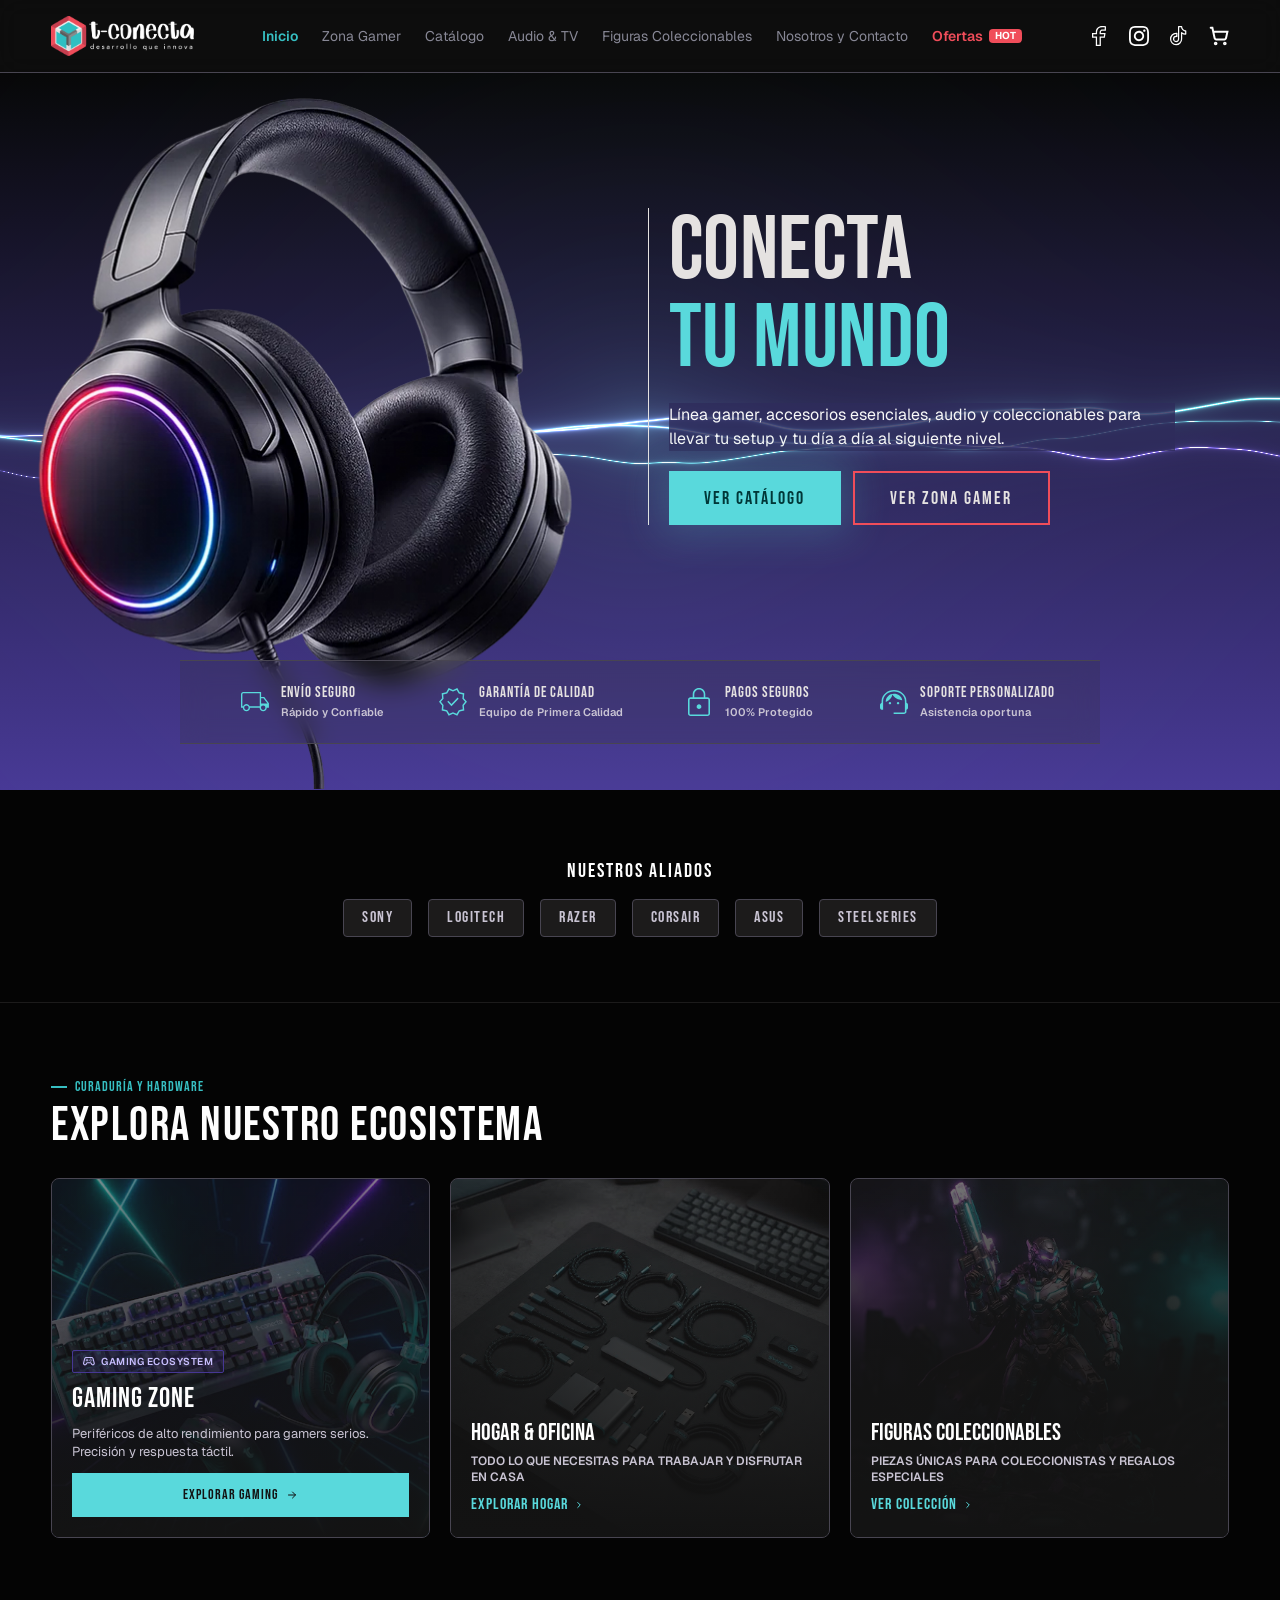
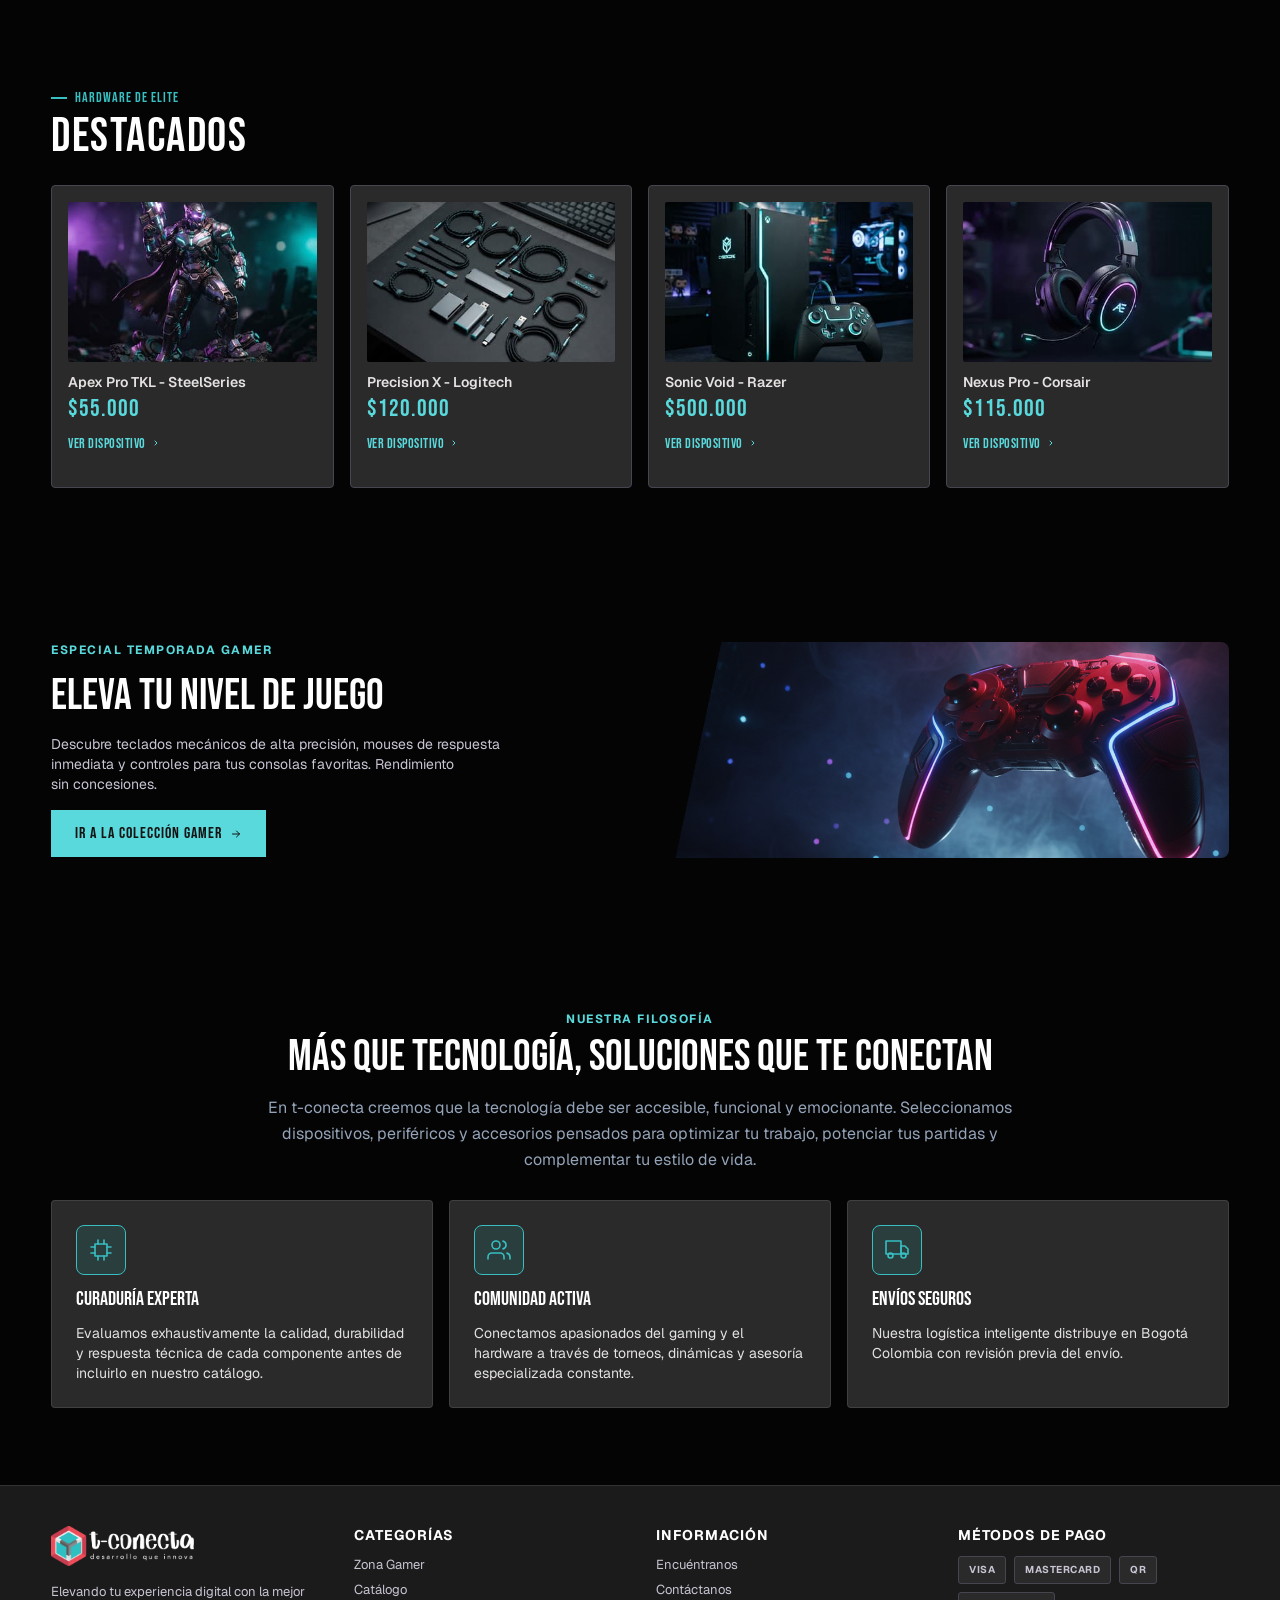
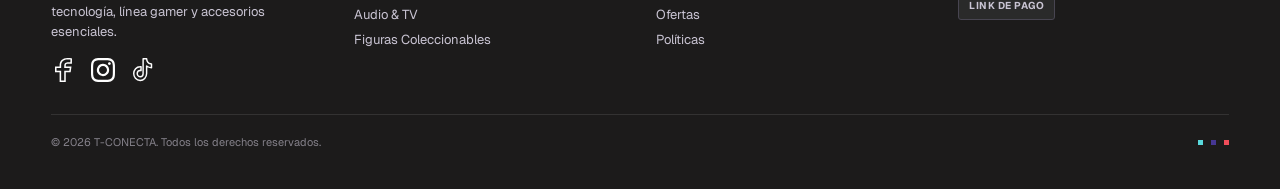
==== commit 5dc8c34d: "Update files" ====
--- a/index.html
+++ b/index.html
@@ -68,7 +68,7 @@
   
 
   <section id="top" class="hero-home" style="position: relative; z-index: 2; overflow: visible; display: flex; flex-direction: column; align-items: center; background: linear-gradient(180deg,#040404 0%,#463794 100%); height: 717px">
-    <canvas id="hero-canvas" style="position:absolute;inset:0;width:100%;height:100%;display:block;z-index:1;mix-blend-mode:screen"></canvas>
+    <canvas id="hero-canvas" data-effect="rays" style="position:absolute;inset:0;width:100%;height:100%;display:block;z-index:1;mix-blend-mode:screen;pointer-events:none"></canvas>
     <div class="tc-hero-row" style="position:relative;z-index:3;width:100%;max-width:1440px;box-sizing:border-box;padding:clamp(24px,5vw,64px) clamp(16px,4vw,80px) clamp(40px,6vw,88px);display:flex;flex-direction:row;flex-wrap:wrap;gap:clamp(24px,4vw,56px);align-items:center;justify-content:center">
       <div class="tc-hero-img" style="flex:1 1 320px;min-width:0;max-width:640px;display:flex;align-items:center;justify-content:center">
         
--- a/styles.css
+++ b/styles.css
@@ -5,6 +5,9 @@
   background: #040404;
   -webkit-font-smoothing: antialiased;
 }
+
+/* el atributo hidden debe ganar sobre los display en línea */
+[hidden] { display: none !important; }
 
 a { color: #59D9DC; text-decoration: none; }
 a:hover { color: #37BFC2; }
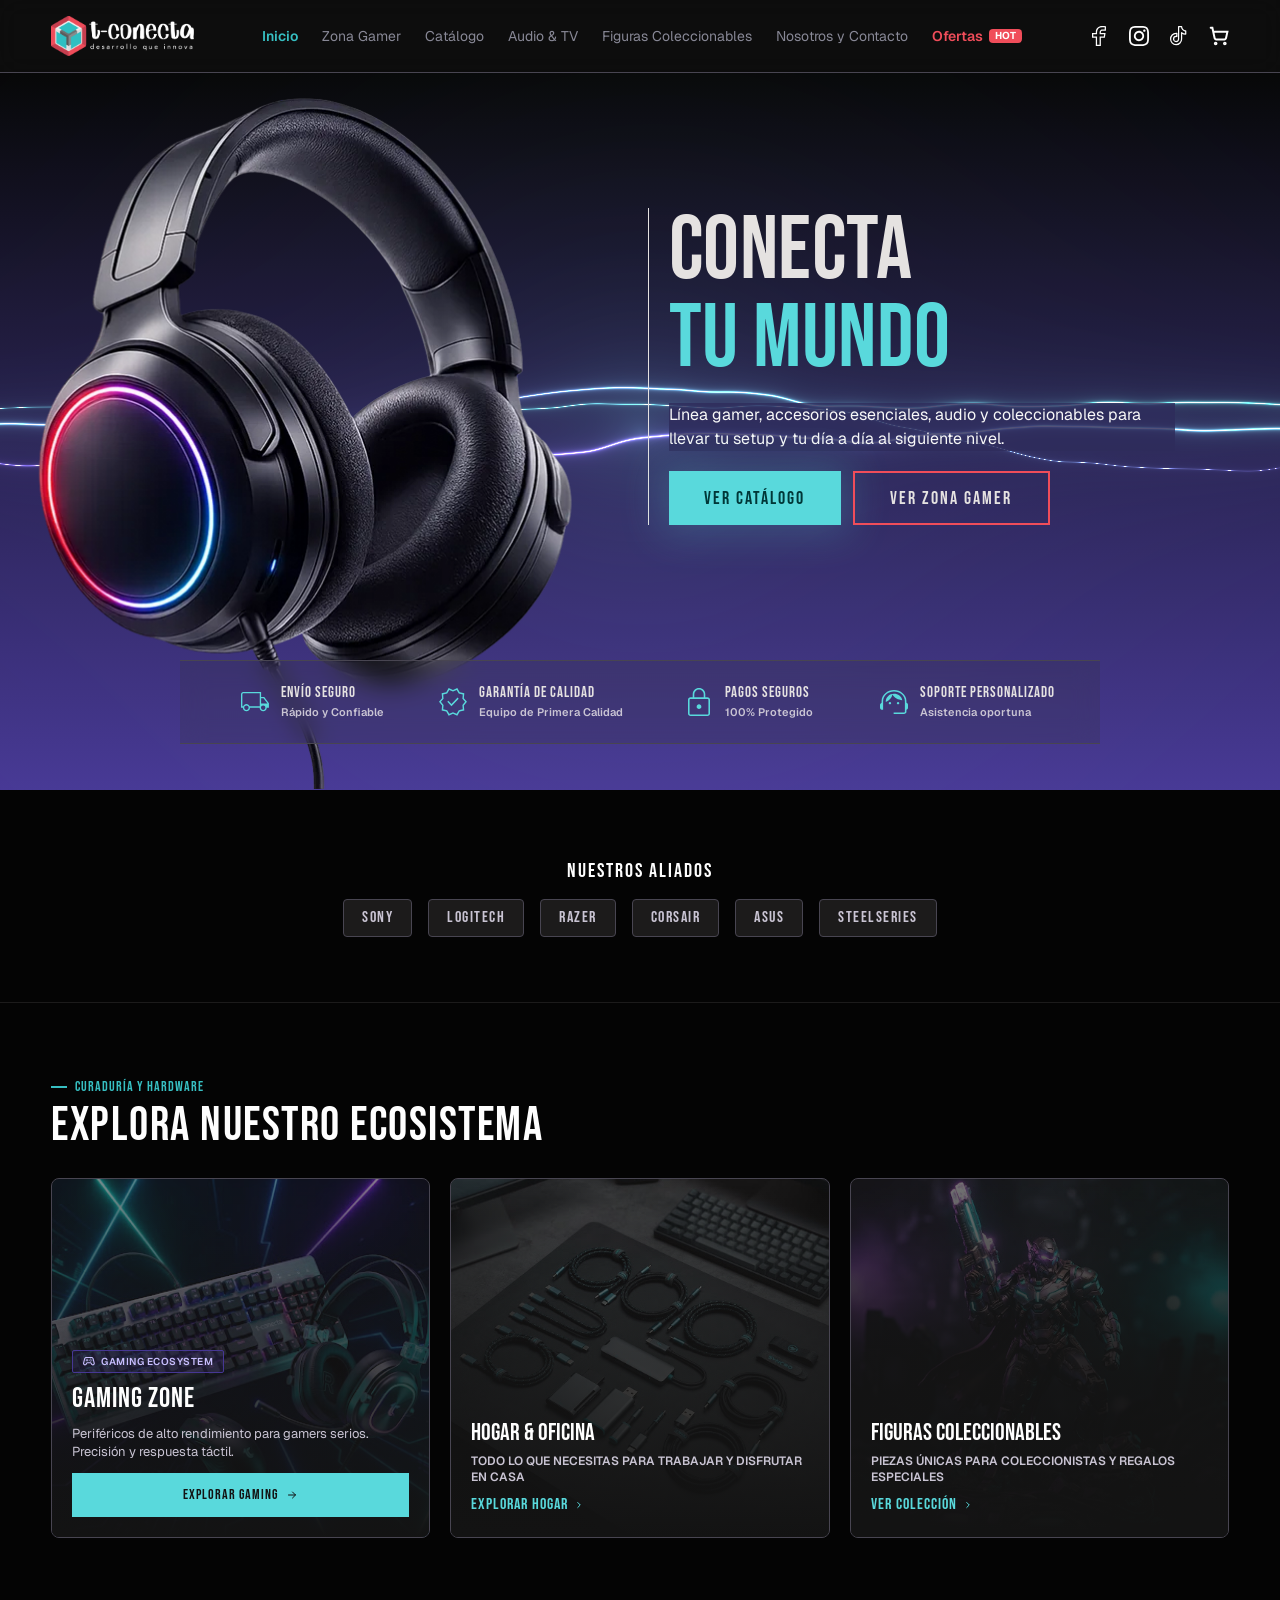
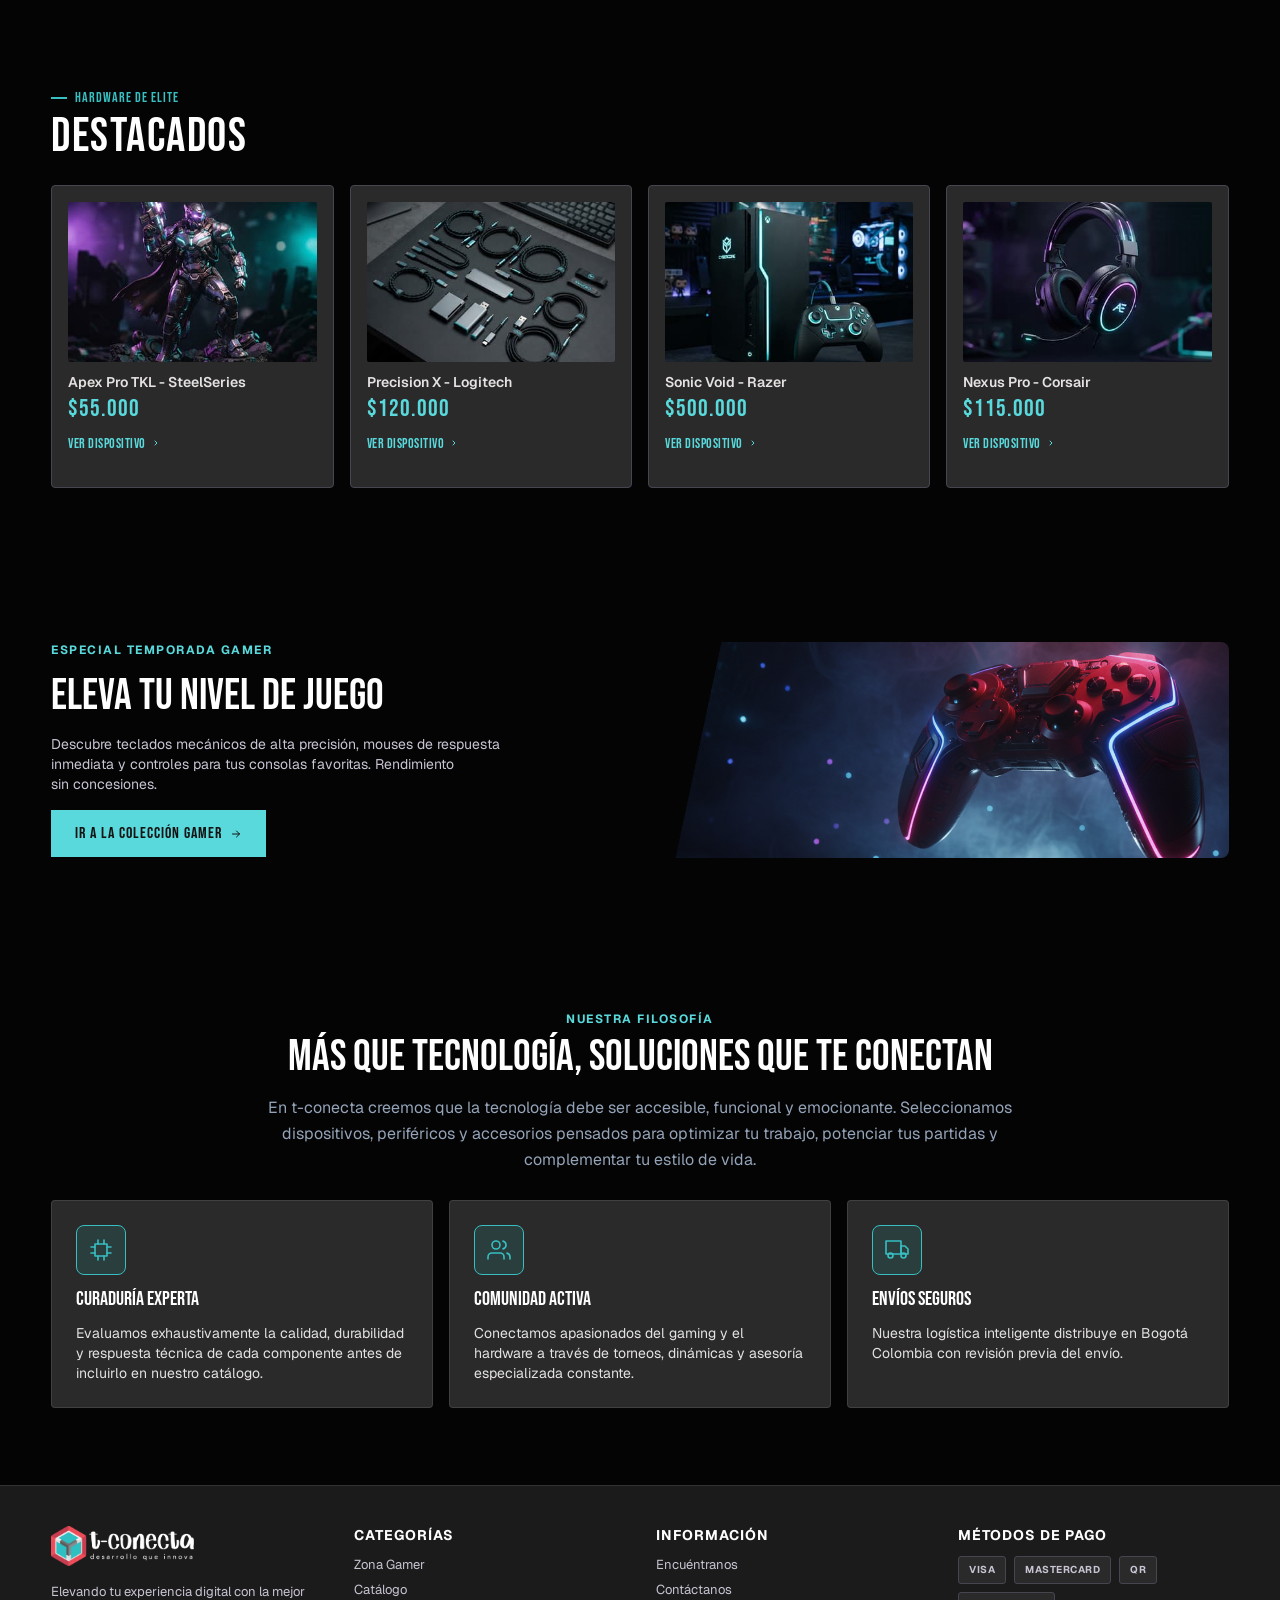
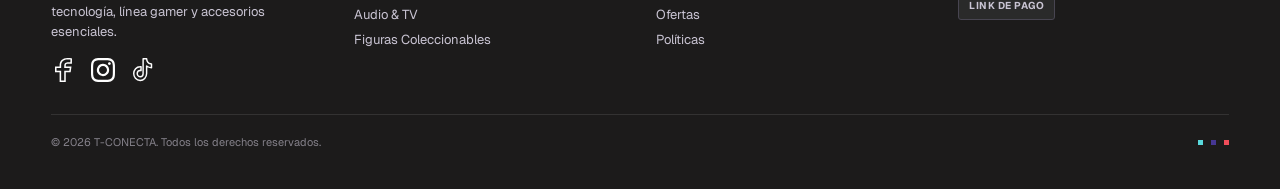
==== commit 564bf4fb: "Actualizacion de direccion y favicon" ====
--- a/index.html
+++ b/index.html
@@ -3,6 +3,8 @@
 <head>
 <meta charset="utf-8">
 <meta name="viewport" content="width=device-width, initial-scale=1">
+<link rel="icon" type="image/jpeg" href="assets/favicon.jpg">
+<link rel="apple-touch-icon" href="assets/favicon.jpg">
 <title>T-Conecta · Conecta tu mundo</title>
 <meta name="description" content="Tienda de tecnología: línea gamer, audio, accesorios y figuras coleccionables. Bogotá, Colombia.">
 <link rel="preconnect" href="https://fonts.googleapis.com">
--- a/styles.css
+++ b/styles.css
@@ -35,6 +35,26 @@
 @media (max-width: 1023px) {
   #top.hero-home { height: auto !important; padding-bottom: 24px; }
   .tc-hero-img img { width: 100% !important; height: auto !important; }
+
+  /* la diadema va full-bleed, sin márgenes laterales */
+  .tc-hero-img {
+    margin-left: calc(-1 * clamp(16px, 4vw, 80px));
+    margin-right: calc(-1 * clamp(16px, 4vw, 80px));
+    max-width: none !important;
+    width: calc(100% + 2 * clamp(16px, 4vw, 80px)) !important;
+    flex-basis: calc(100% + 2 * clamp(16px, 4vw, 80px)) !important;
+  }
+
+  /* los rayos ocupan solo el área de la diadema, detrás de ella */
+  #top.hero-home #hero-canvas {
+    top: clamp(24px, 5vw, 64px);
+    left: clamp(16px, 4vw, 80px);
+    right: clamp(16px, 4vw, 80px);
+    bottom: auto;
+    width: auto;
+    height: auto;
+    aspect-ratio: 967 / 717;
+  }
 }
 
 @media (min-width: 1024px) {
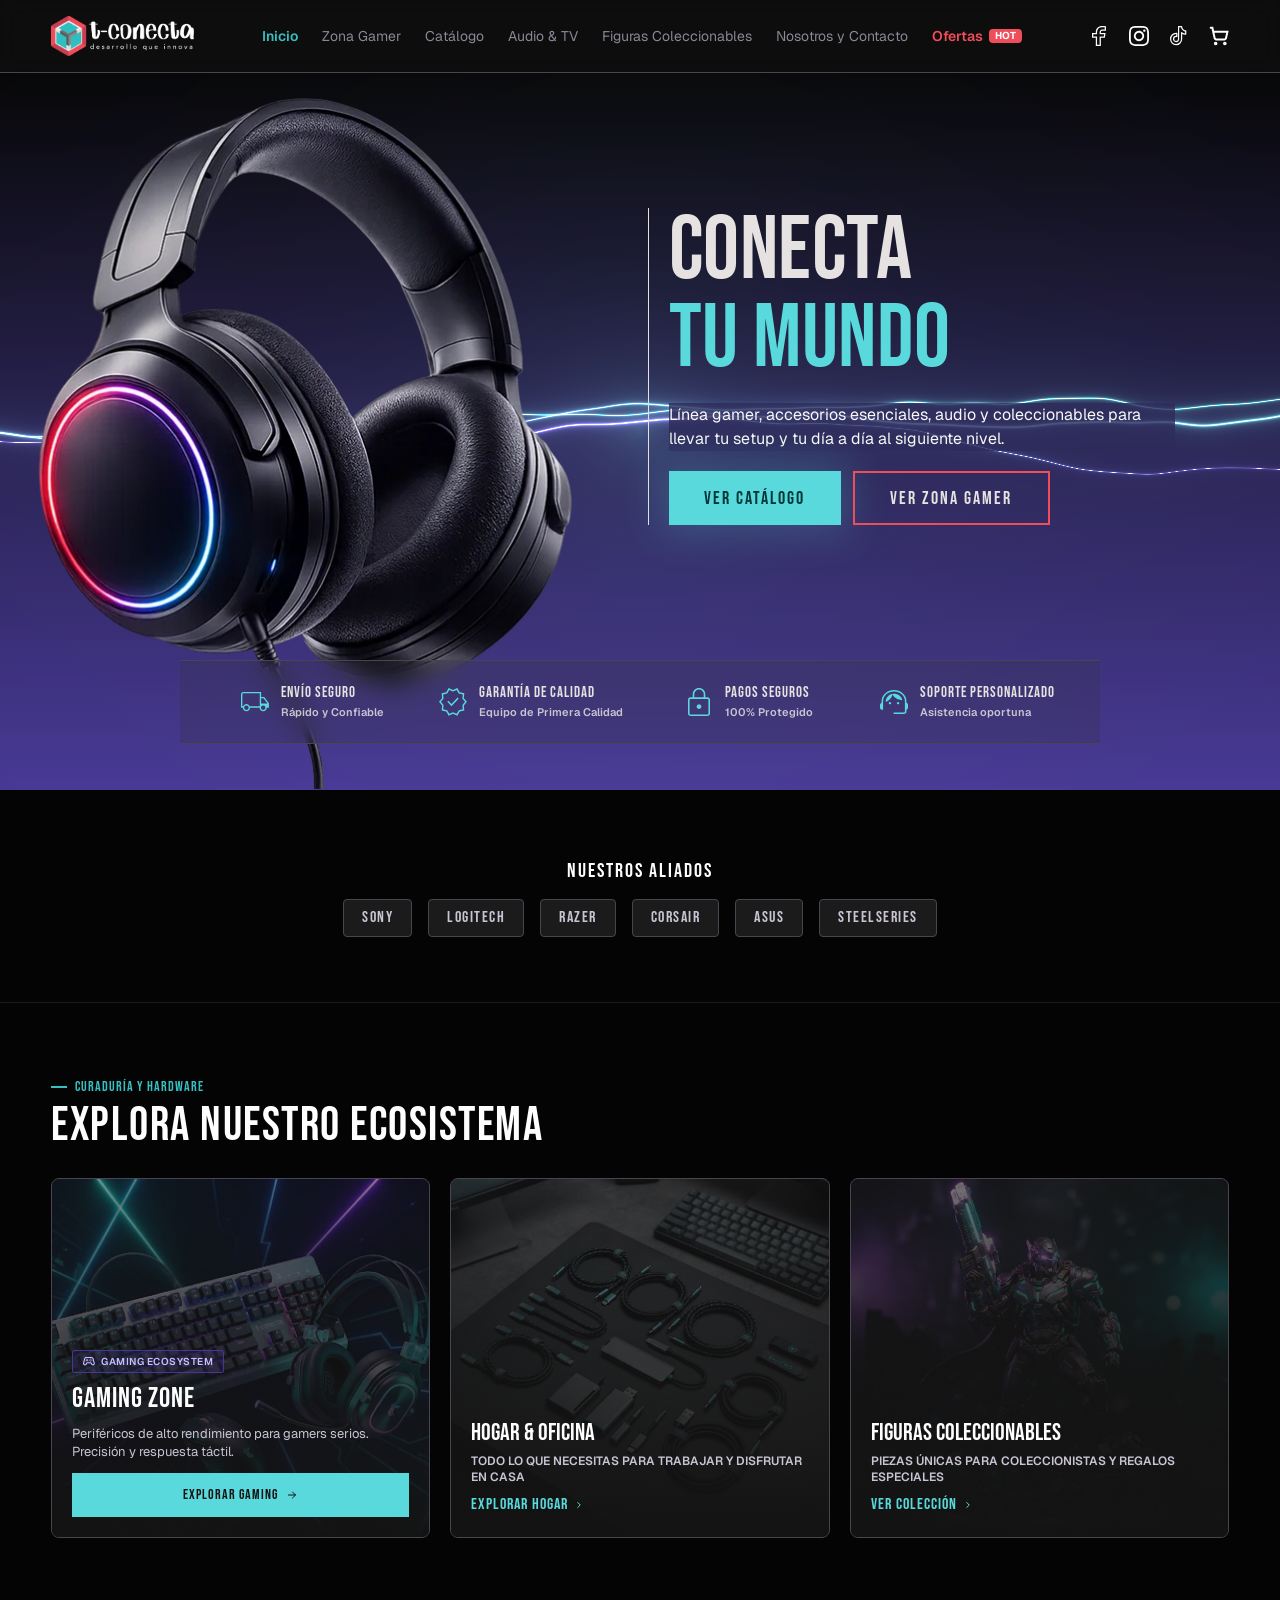
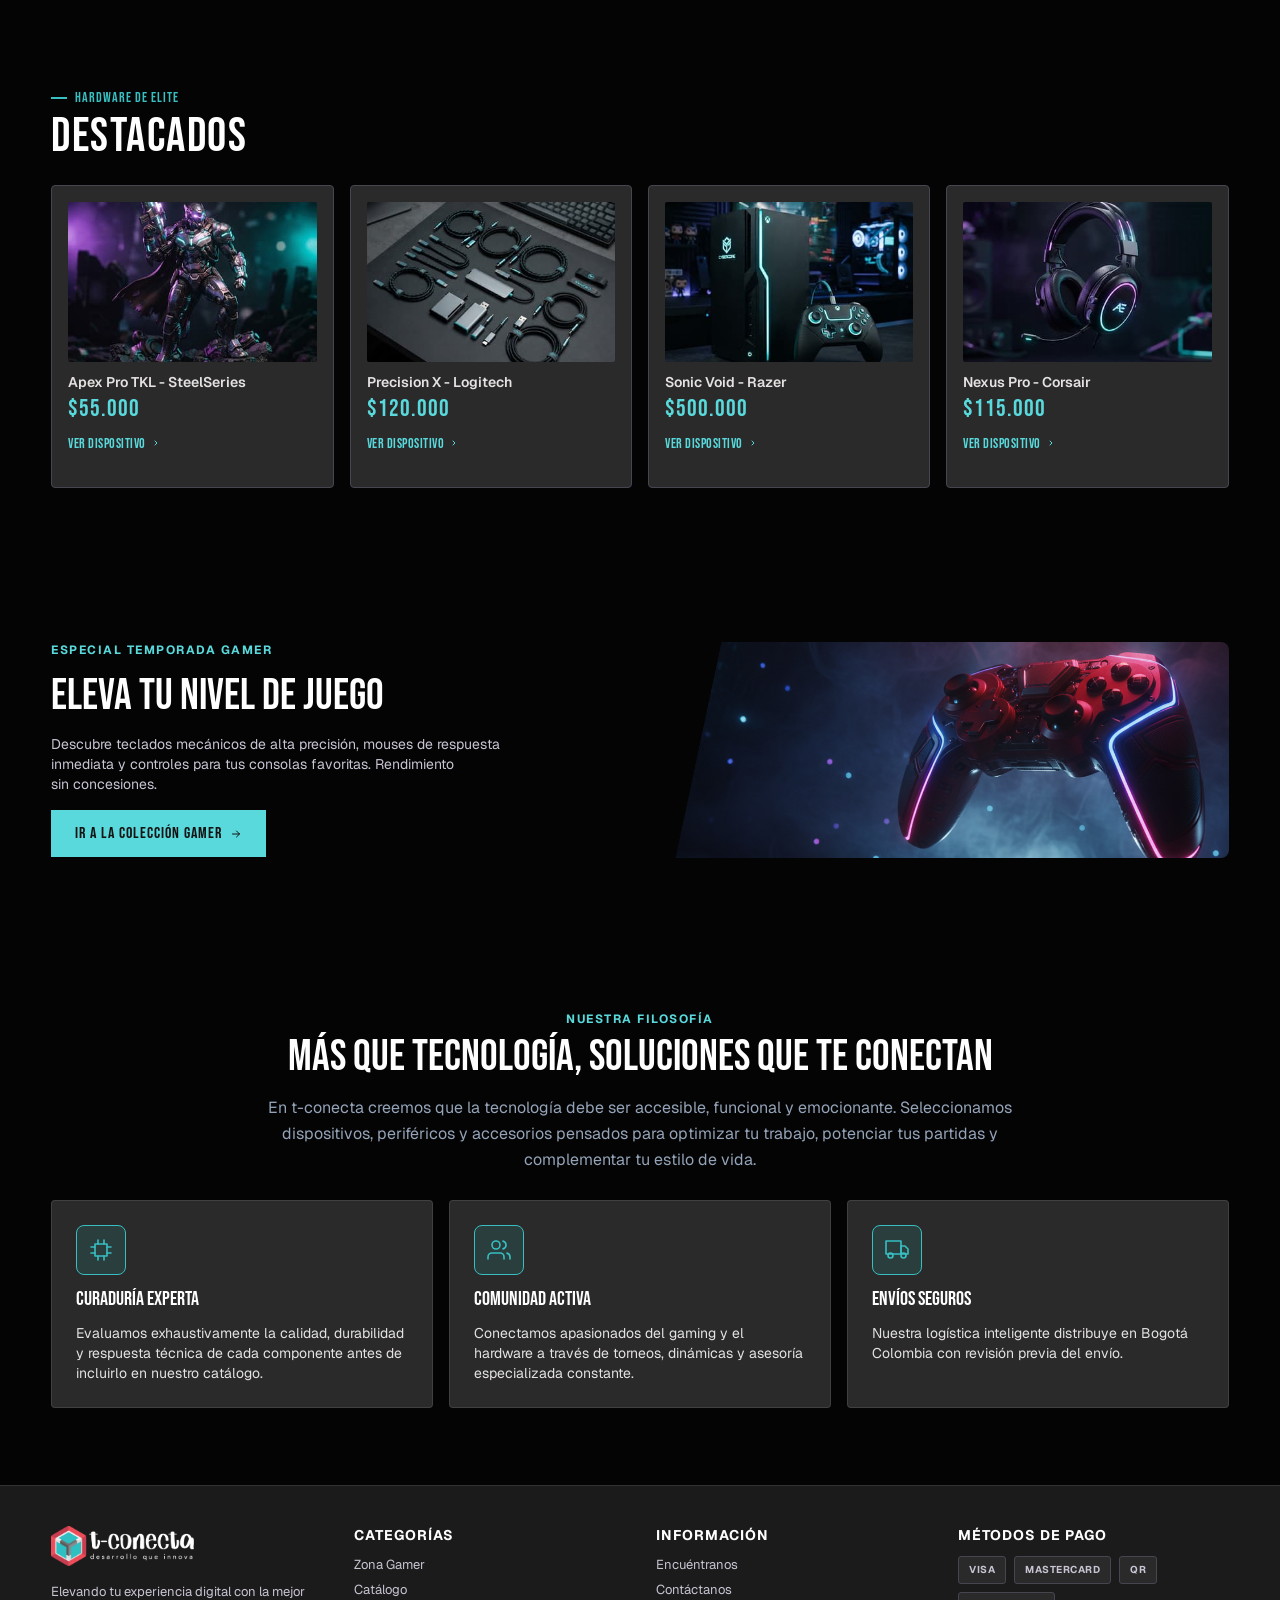
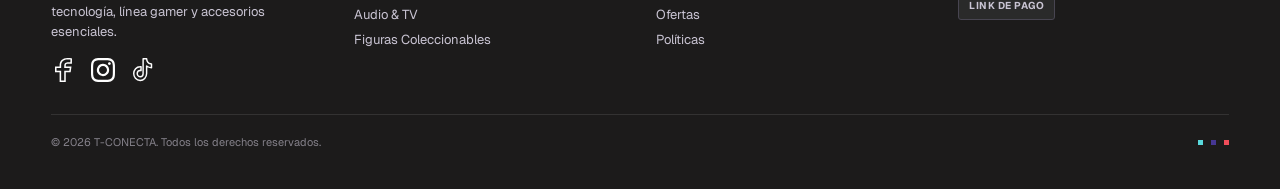
==== commit 19bc3b43: "Add files via upload" ====
--- a/index.html
+++ b/index.html
@@ -81,9 +81,9 @@
       <div style="flex: 1 1 320px; min-width: 0; max-width: 560px; display: flex; flex-direction: column; gap: 20px; align-items: flex-start; border-left-width: 0.5px; border-left-style: solid; border-left-color: #E5E2E1; padding-left: clamp(20px,3vw,20px)">
         <h1 style="margin: 0; font-family: 'Bebas Neue',sans-serif; font-weight: 400; font-size: clamp(48px,7vw,120px); line-height: 0.98; letter-spacing: 0.5px; text-transform: uppercase; color: #E5E2E1">CONECTA<br><span style="color:#59D9DC">TU MUNDO</span></h1>
         <p style="margin: 20px 0 0; font-size: clamp(14px,1.5vw,16px); line-height: 1.5; color: #F8F8F8; max-width: 46ch; text-wrap: pretty; margin-top: 0px; background-color: #2F2C5BD2">Línea gamer, accesorios esenciales, audio y coleccionables para llevar tu setup y tu día a día al siguiente nivel.</p>
-        <div style="display:flex;flex-direction:row;flex-wrap:wrap;gap:12px;width:100%">
-          <a href="#" style="flex: 0 0 auto; display: flex; align-items: center; justify-content: center; padding: 14px 32px; border-radius: 0px; background: #59D9DC; box-shadow: 0 0 40px 10px rgba(89,217,220,0.2); font-family: 'Bebas Neue',sans-serif; font-size: clamp(16px,1.6vw,18px); letter-spacing: 2px; text-transform: uppercase; color: #003738; box-sizing: border-box; height: 54px; width: 172px">Ver catálogo</a>
-          <a href="#" style="flex: 0 0 auto; display: flex; align-items: center; justify-content: center; padding: 14px 32px; border-radius: 0px; border: 2px solid #F04D5A; font-family: 'Bebas Neue',sans-serif; font-size: clamp(16px,1.6vw,18px); letter-spacing: 2px; text-transform: uppercase; color: #E5E2E1; box-sizing: border-box; height: 54px; width: 197px">Ver zona gamer</a>
+        <div class="hero-cta" style="display:flex;flex-direction:row;flex-wrap:wrap;gap:12px;width:100%">
+          <a href="#" class="hero-btn" style="flex: 0 0 auto; display: flex; align-items: center; justify-content: center; padding: 14px 32px; border-radius: 0px; background: #59D9DC; box-shadow: 0 0 40px 10px rgba(89,217,220,0.2); font-family: 'Bebas Neue',sans-serif; font-size: clamp(16px,1.6vw,18px); letter-spacing: 2px; text-transform: uppercase; color: #003738; box-sizing: border-box; height: 54px; width: 172px">Ver catálogo</a>
+          <a href="#" style="flex: 0 0 auto; display: flex; align-items: center; justify-content: center; padding: 14px 32px; border-radius: 0px; border: 2px solid #F04D5A; font-family: 'Bebas Neue',sans-serif; font-size: clamp(16px,1.6vw,18px); letter-spacing: 2px; text-transform: uppercase; color: #E5E2E1; box-sizing: border-box; height: 54px; width: 197px" class="hero-btn">Ver zona gamer</a>
         </div>
       </div>
     </div>
--- a/styles.css
+++ b/styles.css
@@ -92,3 +92,8 @@
     max-width: calc(100% - 32px);
   }
 }
+
+@media (max-width: 768px) {
+  .hero-cta { gap: 20px !important; }
+  .hero-btn { flex: 1 1 100% !important; width: 100% !important; }
+}
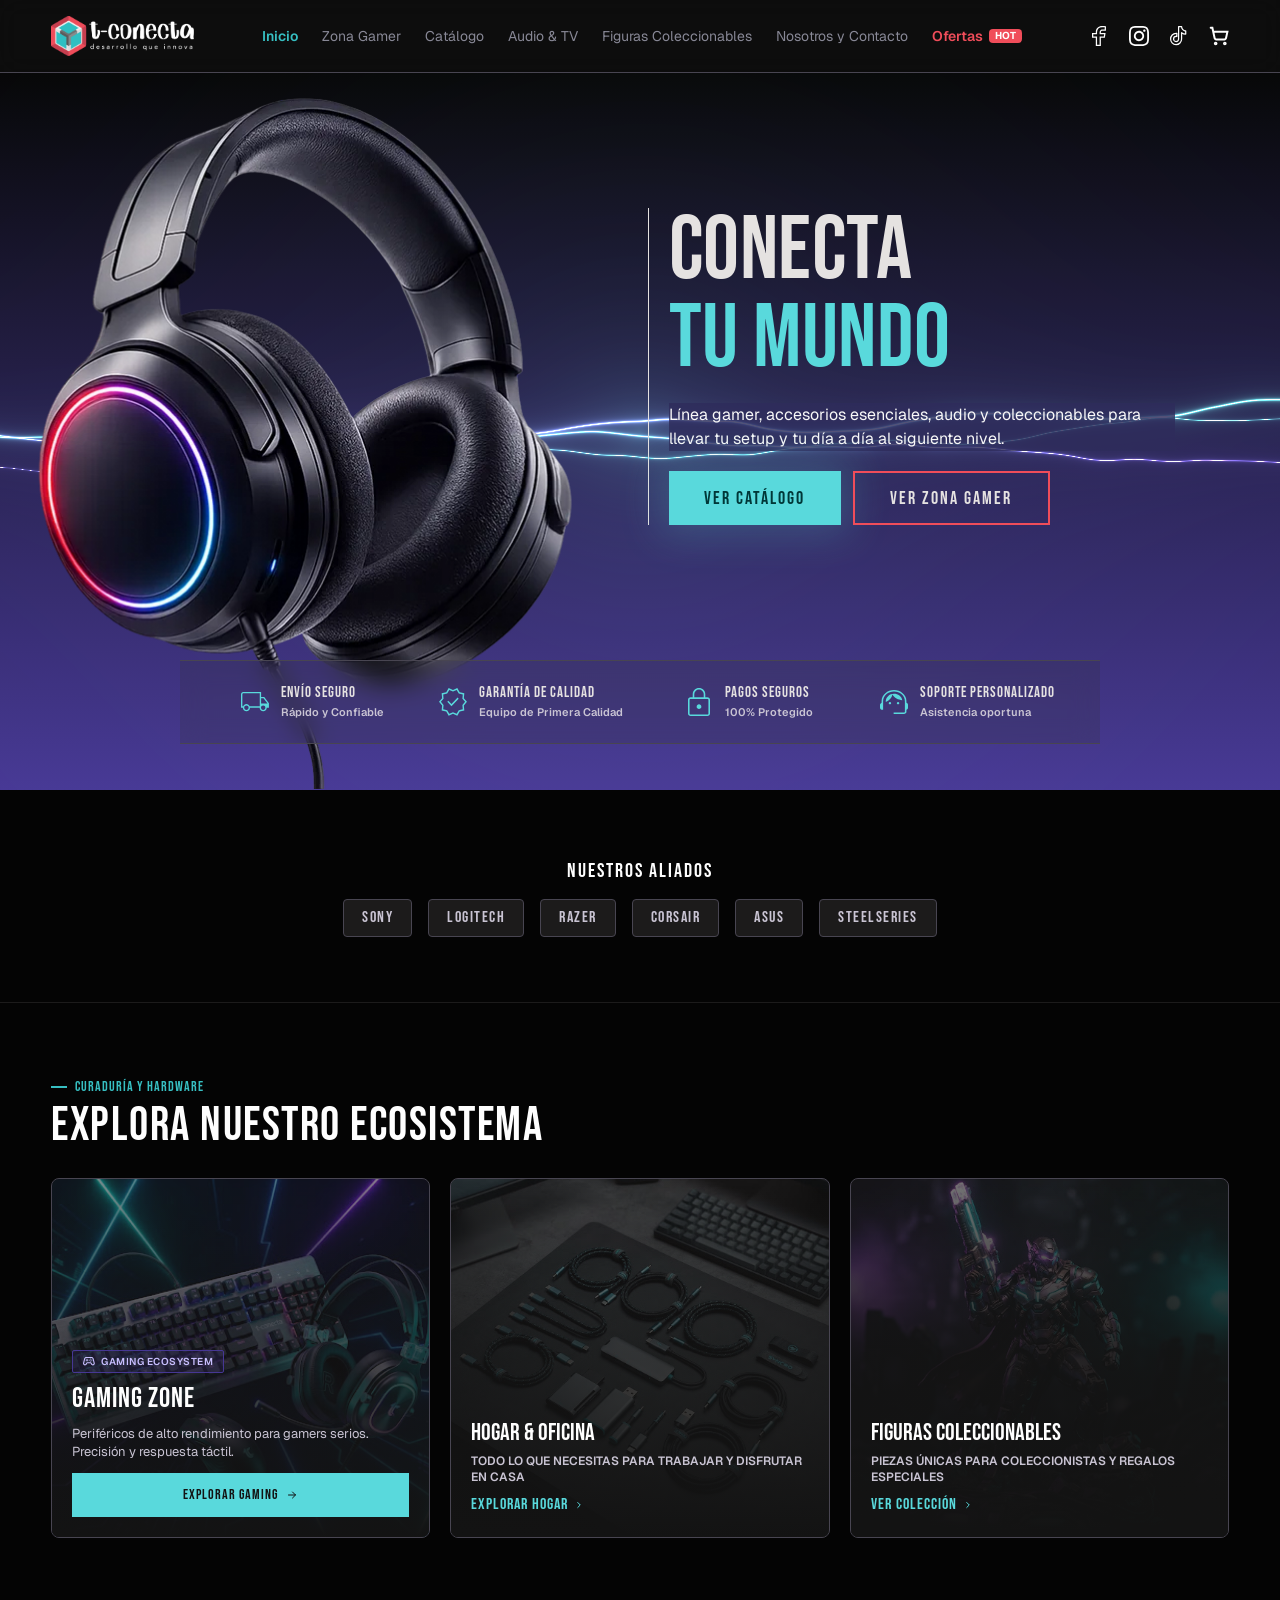
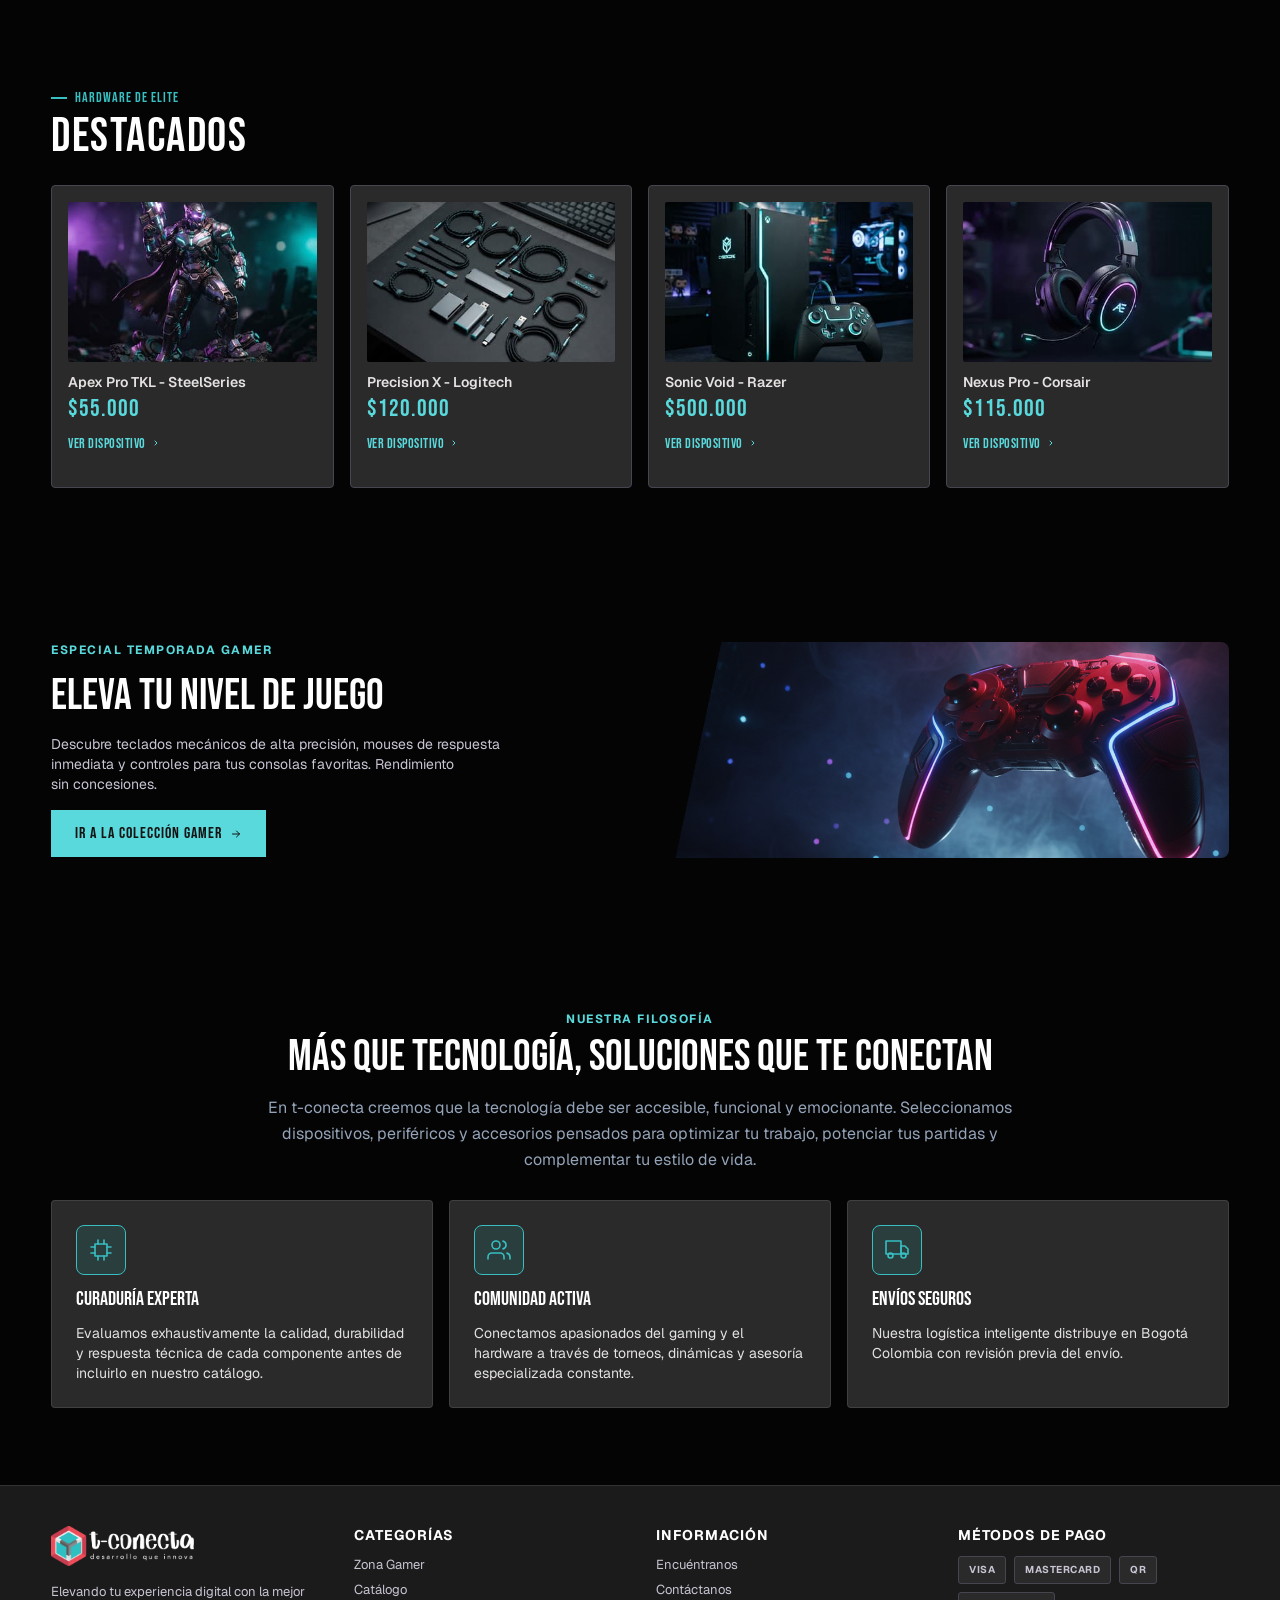
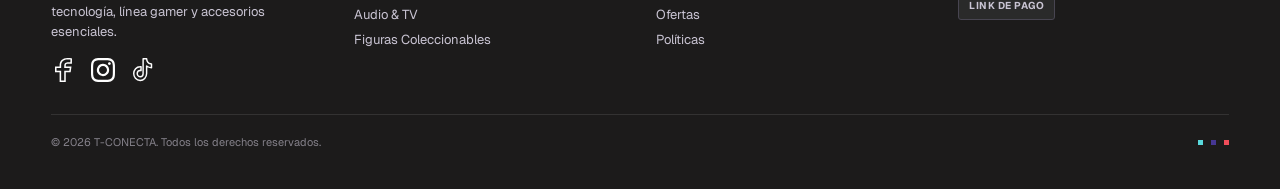
==== commit ce133073: "Carga de políticas" ====
--- a/index.html
+++ b/index.html
@@ -275,7 +275,7 @@
             <a href="nosotros.html" style="font-size:13px;color:#C9C4D3">Encuéntranos</a>
             <a href="nosotros.html#contacto" style="font-size:13px;color:#C9C4D3">Contáctanos</a>
             <a href="#" style="font-size:13px;color:#C9C4D3">Ofertas</a>
-            <a href="#" style="font-size:13px;color:#C9C4D3">Políticas</a>
+            <a href="politicas.html" style="font-size:13px;color:#C9C4D3">Políticas</a>
           </div>
         </div>
         <div style="display:flex;flex-direction:column;gap:12px">
